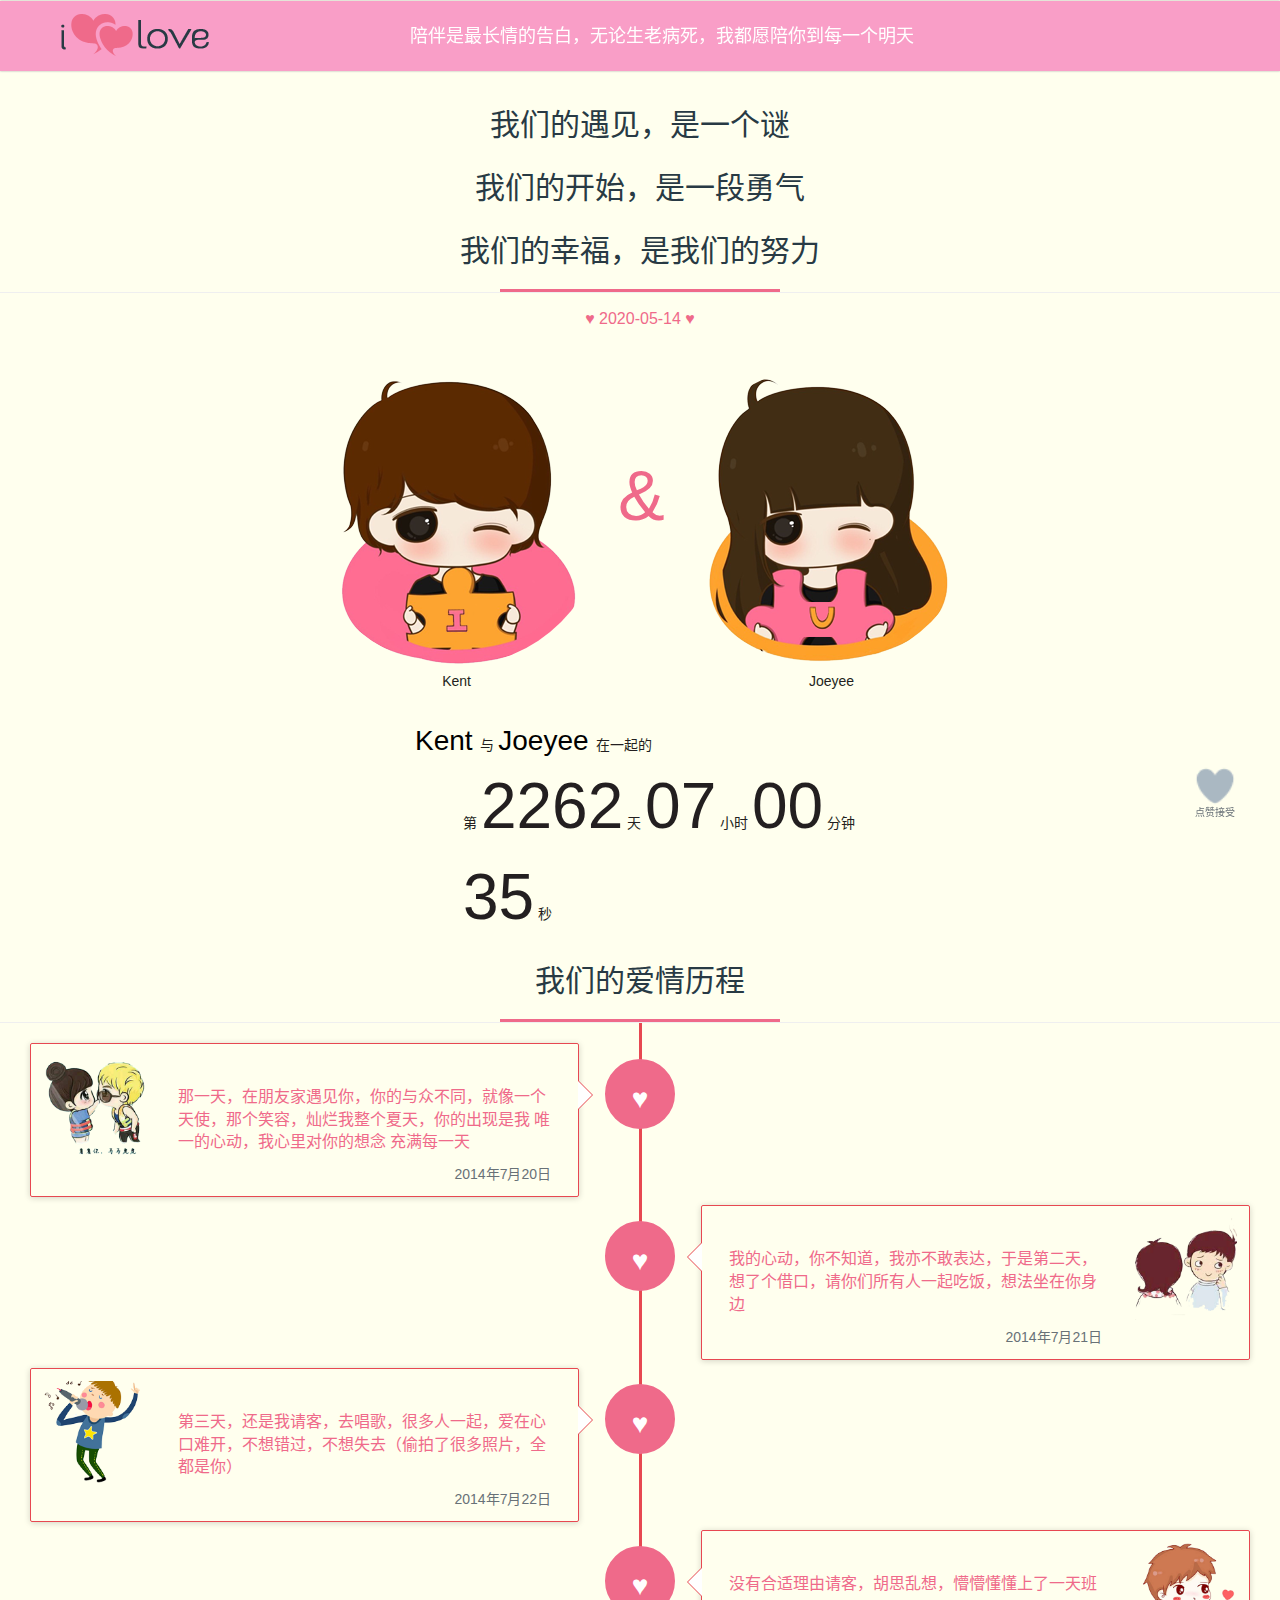
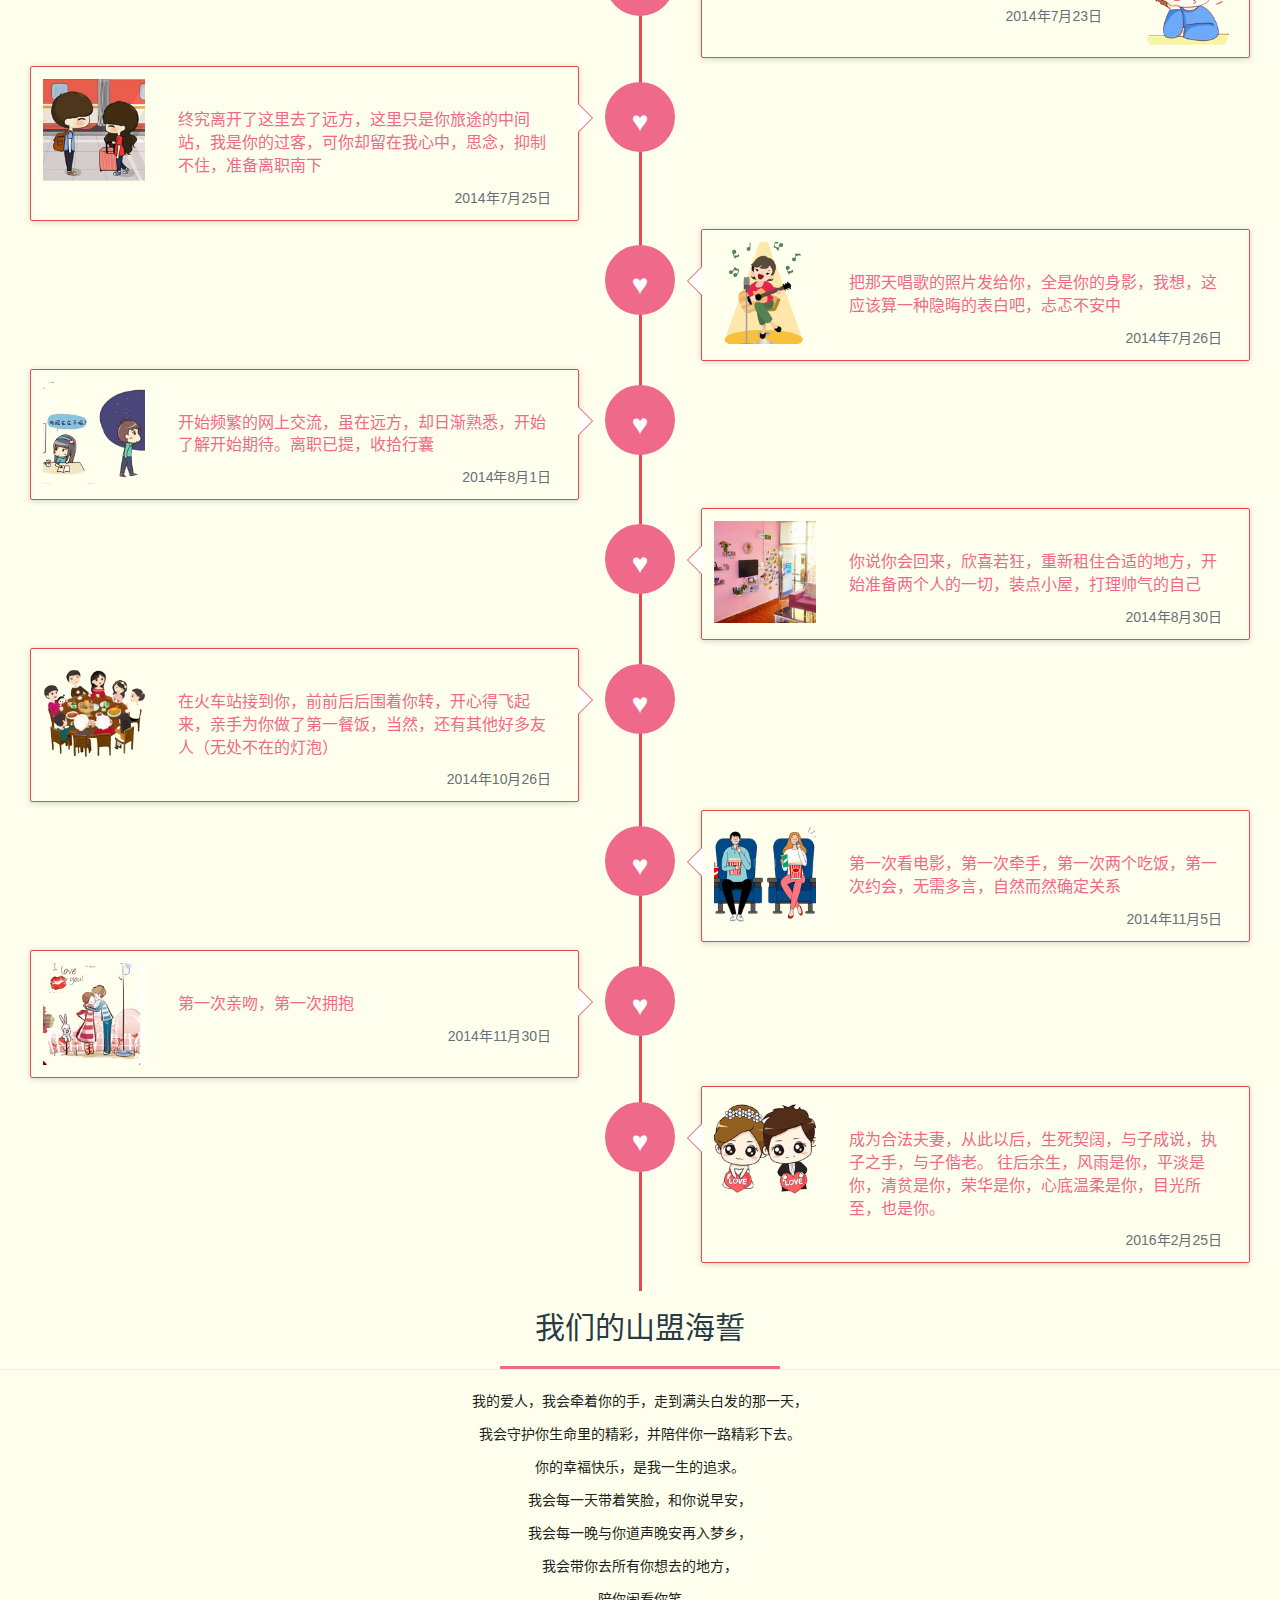
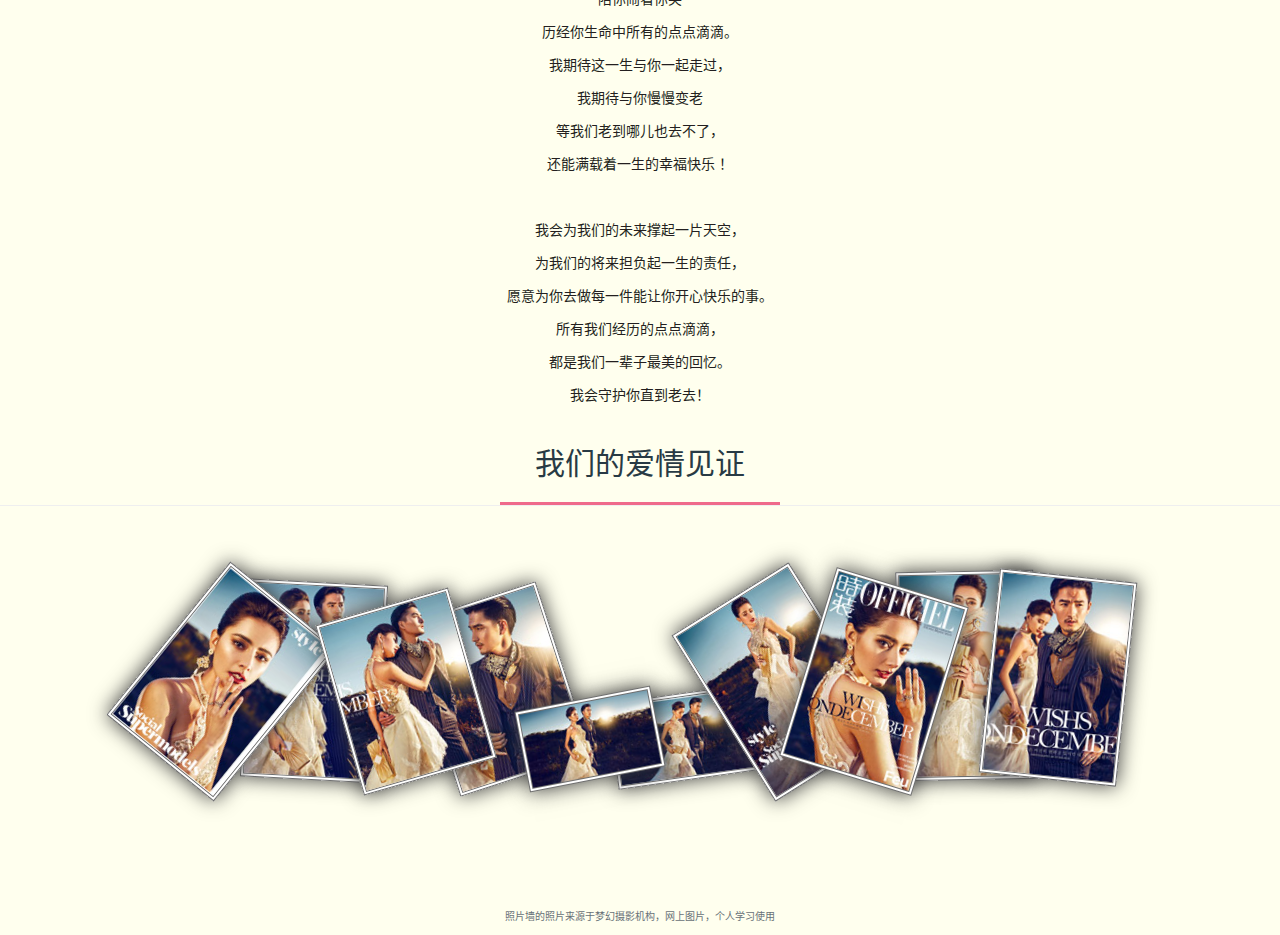
==== Second.html @ 87397ec5 "first commit" ====
<!DOCTYPE html>
<html lang="zh-CN">
    <head>
        <title>我和你的故事</title>
        <meta charset="utf-8" />
        <meta http-equiv="X-UA-Compatible" content="IE=edge" />
        <meta name="viewport" content="width=device-width, initial-scale=1.0,
            maximum-scale=1.0, user-scalable=no" />
        <link href="css/bootstrap.min.css" rel="stylesheet" />
        <link href="css/sty.css" rel="stylesheet" />
        <link href="css/one.css" rel="stylesheet" />
        <link href="css/photopile.css" rel="stylesheet">
        <link rel="stylesheet" href="css/animate.css">
        <link type="text/css" rel="stylesheet" href="./Love_files/default.css">
        <script type="text/javascript" src="./Love_files/jquery.min.js"></script>
        <script type="text/javascript" src="./Love_files/jscex.min.js"></script>
        <script type="text/javascript" src="./Love_files/jscex-parser.js"></script>
        <script type="text/javascript" src="./Love_files/jscex-jit.js"></script>
        <script type="text/javascript"
            src="./Love_files/jscex-builderbase.min.js"></script>
        <script type="text/javascript" src="./Love_files/jscex-async.min.js"></script>
        <script type="text/javascript"
            src="./Love_files/jscex-async-powerpack.min.js"></script>
        <script type="text/javascript" src="./Love_files/functions.js"
            charset="utf-8"></script>
        <script type="text/javascript" src="./Love_files/love.js"
            charset="utf-8"></script>
        <!-- <script type="text/javascript" src="js/scripts.js"></script> -->
        <script>
        var _hmt = _hmt || [];
        (function() {
            var hm = document.createElement("script");
            hm.src = "https://hm.baidu.com/hm.js?49c9e828e38545414078413b222513c4";
            var s = document.getElementsByTagName("script")[0];
            s.parentNode.insertBefore(hm, s);
        })();
    </script>
    </head>
    <body class="body">
        <nav class="navbar navbar-default navbar-fixed-top" role="navigation"
            data-anijs="if: mouseover, do: bounceIn animated"
            style="background-color: #f99ec7 !important;box-shadow: 0 0 2px 0
            #acacac;">
            <img class="pull-left" style="display: inline-block
                !important;margin: 10px 25px 10px 60px" src="images/logo.png"
                title="">
            <div class="col-xs-8 text-center txt" data-bind="">
                陪伴是最长情的告白，无论生老病死，我都愿陪你到每一个明天
            </div>
        </nav>
        <div class="container-fluid" style="margin-top: 88px">
            <div id="begin" class="col-xs-12 text-center txt underline"
                data-anijs="if: mouseover, do: swing animated">
                <h2 class="col-xs-12" style="font-family: 'Great Vibes',cursive;
                    color: #283a44; padding-bottom: 0px;">我们的遇见，是一个谜</h2>
                <h2 class="col-xs-12" style="font-family: 'Great Vibes',cursive;
                    color: #283a44; padding-bottom: 0px;">我们的开始，是一段勇气</h2>
                <h2 class="col-xs-12" style="font-family: 'Great Vibes',cursive;
                    color: #283a44; padding-bottom: 0px;">我们的幸福，是我们的努力</h2>
            </div>
            <span class="wow fadeInUp animated col-xs-12 text-center"
                data-wow-delay="0.7s" style="color: rgb(239, 106, 138);
                visibility: visible; animation-delay: 0.7s; animation-name:
                fadeInUp;margin: 15px auto;font-size: 16px">
                ♥ 2020-05-14 ♥</span>
            <div class="col-xs-12">
                <div class="col-xs-6 text-right" data-anijs="if: click, do:
                    rollOut animated, to: .boy, after: $removeAnim">
                    <ul class="ch-grid man wow flipInX animated"
                        data-wow-delay="0.5s" style="visibility: visible;
                        animation-delay: 0.5s; animation-name: flipInX;">
                        <li class="boy">
                            <img src="images/boy.png" alt="">
                        </li>
                        <span class="kent">Kent</span>
                    </ul>
                </div>
                <div class="and">&</div>
                <div class="col-xs-6 text-left" data-anijs="if: click, do:
                    rollIn animated, to: .girl, after: $removeAnim">
                    <ul class="ch-grid woman wow flipInX animated"
                        data-wow-delay="0.5s" style="visibility: visible;
                        animation-delay: 0.5s; animation-name: flipInX;">
                        <li class="girl">
                            <img src="images/girl.png" alt="">
                        </li>
                        <span class="joeyee">Joeyee</span>
                    </ul>
                </div>
            </div>
            <div class="col-xs-12">
                <div id="clock-box">
                    <a target="_blank">Kent </a> 与 <a target="_blank"> Joeyee
                    </a>
                    在一起的
                    <div id="clock"></div>
                </div>
            </div>
            <!-- <canvas id="canvas" width="1100" height="680"></canvas> -->
            <div class="col-xs-12 text-center txt underline">
                <h2 class="col-xs-12" style="font-family: 'Great Vibes',cursive;
                    color: #283a44; padding-bottom: 0px;">我们的爱情历程</h2>
            </div>
            <div id="dslc-module-4" class="dslc-module-Pluton_Time_Line
                dslc-in-viewport-check dslc-in-viewport-anim-none
                dslc-module-handle-like-regular dslc-in-viewport"
                data-module-id="4" data-dslc-module-id="Pluton_Time_Line"
                data-dslc-module-size="12" data-dslc-anim="none"
                data-dslc-anim-delay="0" data-dslc-anim-duration="650"
                data-dslc-anim-easing="ease" data-dslc-preset=""
                style="animation: forwards 0.65s ease 0s 1 normal none
                running;">
                <div class="ilove_timeline">
                    <div class="col-md-12">
                        <ul class="timeline col-xs-12">
                            <li class="col-xs-12" data-anijs="if: scroll, on:
                                window, do: slideInLeft animated, before:
                                $scrollReveal repeat">
                                <div class="timeline-badge wow fadeInUp
                                    animated" data-wow-delay="0.5s"
                                    style="visibility: visible; animation-delay:
                                    0.5s; animation-name: fadeInUp;">
                                    <i> ♥ </i>
                                </div>
                                <div class="timeline-panel wow fadeInLeft
                                    animated" data-wow-delay="0.7s"
                                    style="visibility: visible; animation-delay:
                                    0.7s; animation-name: fadeInLeft;">
                                    <div class="" style="padding: 0;width:
                                        102px;position: relative;float: left">
                                        <img src="images/x1.png" alt=""
                                            style="width: 102px;height: 102px">
                                    </div>
                                    <div class="" style="padding: 0 15px 0
                                        135px">
                                        <div class="timeline-heading">
                                            <p><br></p>
                                        </div>
                                        <div class="timeline-body">
                                            <div>
                                                <div>
                                                    <p class="txtcolor">那一天，在朋友家遇见你，你的与众不同，就像一个天使，那个笑容，灿烂我整个夏天，你的出现是我
                                                        唯一的心动，我心里对你的想念 充满每一天</p>
                                                </div>
                                            </div>
                                        </div>
                                        <div class="timeline-foot">2014年7月20日</div>
                                    </div>
                                </div>
                            </li>
                            <li class="timeline-inverted col-xs-12"
                                data-anijs="if: scroll, on: window, do:
                                slideInRight animated, before: $scrollReveal
                                repeat">
                                <div class="timeline-badge wow fadeInUp
                                    animated" data-wow-delay="0.5s"
                                    style="visibility: visible; animation-delay:
                                    0.5s; animation-name: fadeInUp;">
                                    <i> ♥ </i>
                                </div>
                                <div class="timeline-panel wow fadeInLeft
                                    animated" data-wow-delay="0.7s"
                                    style="visibility: visible; animation-delay:
                                    0.7s; animation-name: fadeInLeft;">
                                    <div class="" style="padding: 0;width:
                                        102px;position: relative;float: right">
                                        <img src="images/x2.png" alt=""
                                            style="width: 102px;height: 102px">
                                    </div>
                                    <div class="" style="padding: 0 135px 0
                                        15px">
                                        <div class="timeline-heading">
                                            <p><br></p>
                                        </div>
                                        <div class="timeline-body">
                                            <div>
                                                <div>
                                                    <p class="txtcolor">我的心动，你不知道，我亦不敢表达，于是第二天，想了个借口，请你们所有人一起吃饭，想法坐在你身边</p>
                                                </div>
                                            </div>
                                        </div>
                                        <div class="timeline-foot">2014年7月21日</div>
                                    </div>
                                </div>
                            </li>
                            <li class="col-xs-12" data-anijs="if: scroll, on:
                                window, do: rollIn animated, before:
                                $scrollReveal repeat">
                                <div class="timeline-badge wow fadeInUp
                                    animated" data-wow-delay="0.5s"
                                    style="visibility: visible; animation-delay:
                                    0.5s; animation-name: fadeInUp;">
                                    <i> ♥ </i>
                                </div>
                                <div class="timeline-panel wow fadeInLeft
                                    animated" data-wow-delay="0.7s"
                                    style="visibility: visible; animation-delay:
                                    0.7s; animation-name: fadeInLeft;">
                                    <div class="" style="padding: 0;width:
                                        102px;position: relative;float: left">
                                        <img src="images/x3.png" alt=""
                                            style="width: 102px;height: 102px">
                                    </div>
                                    <div class="" style="padding: 0 15px 0
                                        135px">
                                        <div class="timeline-heading">
                                            <p><br></p>
                                        </div>
                                        <div class="timeline-body">
                                            <div>
                                                <div>
                                                    <p class="txtcolor">第三天，还是我请客，去唱歌，很多人一起，爱在心口难开，不想错过，不想失去（偷拍了很多照片，全都是你）</p>
                                                </div>
                                            </div>
                                        </div>
                                        <div class="timeline-foot">2014年7月22日</div>
                                    </div>
                                </div>
                            </li>
                            <li class="timeline-inverted col-xs-12"
                                data-anijs="if: scroll, on: window, do: rollIn
                                animated, before: $scrollReveal repeat">
                                <div class="timeline-badge wow fadeInUp
                                    animated" data-wow-delay="0.5s"
                                    style="visibility: visible; animation-delay:
                                    0.5s; animation-name: fadeInUp;">
                                    <i> ♥ </i>
                                </div>
                                <div class="timeline-panel wow fadeInLeft
                                    animated" data-wow-delay="0.7s"
                                    style="visibility: visible; animation-delay:
                                    0.7s; animation-name: fadeInLeft;">
                                    <div class="" style="padding: 0;width:
                                        102px;position: relative;float: right">
                                        <img src="images/x4.png" alt=""
                                            style="width: 102px;height: 102px">
                                    </div>
                                    <div class="" style="padding: 0 135px 0
                                        15px">
                                        <div class="timeline-heading">
                                            <p><br></p>
                                        </div>
                                        <div class="timeline-body">
                                            <div>
                                                <div>
                                                    <p class="txtcolor">没有合适理由请客，胡思乱想，懵懵懂懂上了一天班</p>
                                                </div>
                                            </div>
                                        </div>
                                        <div class="timeline-foot">2014年7月23日</div>
                                    </div>
                                </div>
                            </li>
                            <li data-anijs="if: scroll, on: window, do: rollIn
                                animated, before: $scrollReveal repeat"
                                class="col-xs-12">
                                <div class="timeline-badge wow fadeInUp"
                                    data-wow-delay="0.5s" style="">
                                    <i> ♥ </i>
                                </div>
                                <div class="timeline-panel wow fadeInLeft"
                                    data-wow-delay="0.7s" style="">
                                    <div class="" style="padding: 0;width:
                                        102px;position: relative;float: left">
                                        <img src="images/x5.png" alt=""
                                            style="width: 102px;height: 102px">
                                    </div>
                                    <div class="" style="padding: 0 15px 0
                                        135px">
                                        <div class="timeline-heading">
                                            <p><br></p>
                                        </div>
                                        <div class="timeline-body">
                                            <div>
                                                <div>
                                                    <p class="txtcolor">终究离开了这里去了远方，这里只是你旅途的中间站，我是你的过客，可你却留在我心中，思念，抑制不住，准备离职南下</p>
                                                </div>
                                            </div>
                                        </div>
                                        <div class="timeline-foot">2014年7月25日</div>
                                    </div>
                                </div>
                            </li>
                            <li data-anijs="if: scroll, on: window, do: rollIn
                                animated, before: $scrollReveal repeat"
                                class="timeline-inverted col-xs-12">
                                <div class="timeline-badge wow fadeInUp"
                                    data-wow-delay="0.5s" style="">
                                    <i> ♥ </i>
                                </div>
                                <div class="timeline-panel wow fadeInLeft"
                                    data-wow-delay="0.7s" style="">
                                    <div class="" style="padding: 0;width:
                                        102px;position: relative;float: left">
                                        <img src="images/x6.png" alt=""
                                            style="width: 102px;height: 102px">
                                    </div>
                                    <div class="" style="padding: 0 15px 0
                                        135px">
                                        <div class="timeline-heading">
                                            <p><br></p>
                                        </div>
                                        <div class="timeline-body">
                                            <div>
                                                <div>
                                                    <p class="txtcolor">把那天唱歌的照片发给你，全是你的身影，我想，这应该算一种隐晦的表白吧，忐忑不安中</p>
                                                </div>
                                            </div>
                                        </div>
                                        <div class="timeline-foot">2014年7月26日</div>
                                    </div>
                                </div>
                            </li>
                            <li data-anijs="if: scroll, on: window, do: rollIn
                                animated, before: $scrollReveal repeat"
                                class="col-xs-12">
                                <div class="timeline-badge wow fadeInUp"
                                    data-wow-delay="0.5s" style="">
                                    <i> ♥ </i>
                                </div>
                                <div class="timeline-panel wow fadeInLeft"
                                    data-wow-delay="0.7s" style="">
                                    <div class="" style="padding: 0;width:
                                        102px;position: relative;float: left">
                                        <img src="images/x7.png" alt=""
                                            style="width: 102px;height: 102px">
                                    </div>
                                    <div class="" style="padding: 0 15px 0
                                        135px">
                                        <div class="timeline-heading">
                                            <p><br></p>
                                        </div>
                                        <div class="timeline-body">
                                            <div>
                                                <div>
                                                    <p class="txtcolor">开始频繁的网上交流，虽在远方，却日渐熟悉，开始了解开始期待。离职已提，收拾行囊</p>
                                                </div>
                                            </div>
                                        </div>
                                        <div class="timeline-foot">2014年8月1日</div>
                                    </div>
                                </div>
                            </li>
                            <li data-anijs="if: scroll, on: window, do: rollIn
                                animated, before: $scrollReveal repeat"
                                class="timeline-inverted col-xs-12">
                                <div class="timeline-badge wow fadeInUp"
                                    data-wow-delay="0.5s" style="">
                                    <i> ♥ </i>
                                </div>
                                <div class="timeline-panel wow fadeInLeft"
                                    data-wow-delay="0.7s" style="">
                                    <div class="" style="padding: 0;width:
                                        102px;position: relative;float: left">
                                        <img src="images/x8.png" alt=""
                                            style="width: 102px;height: 102px">
                                    </div>
                                    <div class="" style="padding: 0 15px 0
                                        135px">
                                        <div class="timeline-heading">
                                            <p><br></p>
                                        </div>
                                        <div class="timeline-body">
                                            <div>
                                                <div>
                                                    <p class="txtcolor">你说你会回来，欣喜若狂，重新租住合适的地方，开始准备两个人的一切，装点小屋，打理帅气的自己</p>
                                                </div>
                                            </div>
                                        </div>
                                        <div class="timeline-foot">2014年8月30日</div>
                                    </div>
                                </div>
                            </li>
                            <li data-anijs="if: scroll, on: window, do: rollIn
                                animated, before: $scrollReveal repeat"
                                class="col-xs-12">
                                <div class="timeline-badge wow fadeInUp"
                                    data-wow-delay="0.5s" style="">
                                    <i> ♥ </i>
                                </div>
                                <div class="timeline-panel wow fadeInLeft"
                                    data-wow-delay="0.7s" style="">
                                    <div class="" style="padding: 0;width:
                                        102px;position: relative;float: left">
                                        <img src="images/x9.png" alt=""
                                            style="width: 102px;height: 102px">
                                    </div>
                                    <div class="" style="padding: 0 15px 0
                                        135px">
                                        <div class="timeline-heading">
                                            <p><br></p>
                                        </div>
                                        <div class="timeline-body">
                                            <div>
                                                <div>
                                                    <p class="txtcolor">在火车站接到你，前前后后围着你转，开心得飞起来，亲手为你做了第一餐饭，当然，还有其他好多友人（无处不在的灯泡）</p>
                                                </div>
                                            </div>
                                        </div>
                                        <div class="timeline-foot">2014年10月26日</div>
                                    </div>
                                </div>
                            </li>
                            <li data-anijs="if: scroll, on: window, do: rollIn
                                animated, before: $scrollReveal repeat"
                                class="timeline-inverted col-xs-12">
                                <div class="timeline-badge wow fadeInUp"
                                    data-wow-delay="0.5s" style="">
                                    <i> ♥ </i>
                                </div>
                                <div class="timeline-panel wow fadeInLeft"
                                    data-wow-delay="0.7s" style="">
                                    <div class="" style="padding: 0;width:
                                        102px;position: relative;float: left">
                                        <img src="images/x10.png" alt=""
                                            style="width: 102px;height: 102px">
                                    </div>
                                    <div class="" style="padding: 0 15px 0
                                        135px">
                                        <div class="timeline-heading">
                                            <p><br></p>
                                        </div>
                                        <div class="timeline-body">
                                            <div>
                                                <div>
                                                    <p class="txtcolor">第一次看电影，第一次牵手，第一次两个吃饭，第一次约会，无需多言，自然而然确定关系</p>
                                                </div>
                                            </div>
                                        </div>
                                        <div class="timeline-foot">2014年11月5日</div>
                                    </div>
                                </div>
                            </li>
                            <li data-anijs="if: scroll, on: window, do: rollIn
                                animated, before: $scrollReveal repeat"
                                class="col-xs-12">
                                <div class="timeline-badge wow fadeInUp"
                                    data-wow-delay="0.5s" style="">
                                    <i> ♥ </i>
                                </div>
                                <div class="timeline-panel wow fadeInLeft"
                                    data-wow-delay="0.7s" style="">
                                    <div class="" style="padding: 0;width:
                                        102px;position: relative;float: left">
                                        <img src="images/x11.png" alt=""
                                            style="width: 102px;height: 102px">
                                    </div>
                                    <div class="" style="padding: 0 15px 0
                                        135px">
                                        <div class="timeline-heading">
                                            <p><br></p>
                                        </div>
                                        <div class="timeline-body">
                                            <div>
                                                <div>
                                                    <p class="txtcolor">第一次亲吻，第一次拥抱</p>
                                                </div>
                                            </div>
                                        </div>
                                        <div class="timeline-foot">2014年11月30日</div>
                                    </div>
                                </div>
                            </li>
                            <li data-anijs="if: scroll, on: window, do: rollIn
                                animated, before: $scrollReveal repeat"
                                class="timeline-inverted col-xs-12">
                                <div class="timeline-badge wow fadeInUp"
                                    data-wow-delay="0.5s" style="">
                                    <i> ♥ </i>
                                </div>
                                <div class="timeline-panel wow fadeInLeft"
                                    data-wow-delay="0.7s" style="">
                                    <div class="" style="padding: 0;width:
                                        102px;position: relative;float: left">
                                        <img src="images/x12.png" alt=""
                                            style="width: 102px;height: 102px">
                                    </div>
                                    <div class="" style="padding: 0 15px 0
                                        135px">
                                        <div class="timeline-heading">
                                            <p><br></p>
                                        </div>
                                        <div class="timeline-body">
                                            <div>
                                                <div>
                                                    <p class="txtcolor">成为合法夫妻，从此以后，生死契阔，与子成说，执子之手，与子偕老。
                                                        往后余生，风雨是你，平淡是你，清贫是你，荣华是你，心底温柔是你，目光所至，也是你。</p>
                                                </div>
                                            </div>
                                        </div>
                                        <div class="timeline-foot">2016年2月25日</div>
                                    </div>
                                </div>
                            </li>
                        </ul>
                    </div>
                </div>
                <div class="clearfix"></div>
            </div>
            <div class="col-xs-12 text-center txt underline">
                <h2 class="col-xs-12" style="font-family: 'Great Vibes',cursive;
                    color: #283a44; padding-bottom: 0px;">我们的山盟海誓</h2>
            </div>
            <div class="col-xs-12 text-center" data-anijs="if: scroll,on:
                window,do: zoomInDown animated, before: $scrollReveal repeat">
                <span class="col-xs-12" style="font-family: 'Great
                    Vibes',cursive;color: #283a44; font-size: 20px;
                    margin: 15px;padding: 15px;line-height: 33px">
                    我的爱人，我会牵着你的手，走到满头白发的那一天，<br>
                    我会守护你生命里的精彩，并陪伴你一路精彩下去。<br>
                    你的幸福快乐，是我一生的追求。<br>
                    我会每一天带着笑脸，和你说早安，<br>
                    我会每一晚与你道声晚安再入梦乡，<br>
                    我会带你去所有你想去的地方，<br>
                    陪你闹看你笑<br>
                    历经你生命中所有的点点滴滴。<br>
                    我期待这一生与你一起走过，<br>
                    我期待与你慢慢变老<br>
                    等我们老到哪儿也去不了，<br>
                    还能满载着一生的幸福快乐 ！<br>
                    <br>
                    我会为我们的未来撑起一片天空，<br>
                    为我们的将来担负起一生的责任，<br>
                    愿意为你去做每一件能让你开心快乐的事。<br>
                    所有我们经历的点点滴滴，<br>
                    都是我们一辈子最美的回忆。<br>
                    我会守护你直到老去！
                </span>
            </div>
            <div class="col-xs-12 text-center txt underline">
                <h2 class="col-xs-12" style="font-family: 'Great Vibes',cursive;
                    color: #283a44; padding-bottom: 0px;">我们的爱情见证</h2>
            </div>
            <div class="photopile-wrapper col-xs-12 text-center" data-anijs="if:
                scroll, on: window, do: rollIn animated, before: $scrollReveal
                repeat">
                <ul class="photopile col-xs-12">
                    <li>
                        <a href="images/p1.jpg">
                            <img src="images/p1_s.jpg" alt="第一次相见" />
                        </a>
                    </li>
                    <li>
                        <a href="images/p2.jpg">
                            <img src="images/p2_s.jpg" alt="第一次约会" />
                        </a>
                    </li>
                    <li>
                        <a href="images/p3.jpg">
                            <img src="images/p3_s.jpg" alt="约会" />
                        </a>
                    </li>
                    <li>
                        <a href="images/p4.jpg">
                            <img src="images/p4_s.jpg" alt="看电影" />
                        </a>
                    </li>
                    <li>
                        <a href="images/p5.jpg">
                            <img src="images/p5_s.jpg" alt="拥抱" />
                        </a>
                    </li>
                    <li>
                        <a href="images/p6.jpg">
                            <img src="images/p6_s.jpg" alt="聚会" />
                        </a>
                    </li>
                    <li>
                        <a href="images/p7.jpg">
                            <img src="images/p7_s.jpg" alt="离别" />
                        </a>
                    </li>
                    <li>
                        <a href="images/p8.jpg">
                            <img src="images/p8_s.jpg" alt="亲吻" />
                        </a>
                    </li>
                    <li>
                        <a href="images/p9.jpg">
                            <img src="images/p9_s.jpg" alt="接送" />
                        </a>
                    </li>
                    <li>
                        <a href="images/p10.jpg">
                            <img src="images/p10_s.jpg" alt="结婚" />
                        </a>
                    </li>
                </ul>
            </div>
            <p class="text-center" style="font-size: 10px">照片墙的照片来源于梦幻摄影机构，网上图片，个人学习使用</p>
            <script src="js/jquery-1.11.0.min.js" type="text/javascript"></script>
            <script src="js/jquery-ui.min.js"></script>
            <script src="js/jquery.ui.touch-punch.min.js"></script>
            <script src="js/photopile.js"></script>
            <script type="text/javascript">
        $(function(){
            PhotoPile().scatter();
        });
    </script>
        </div>
        <audio id="bgmMusic" src="faded.mp3" preload="auto" type="audio/mp3"
            autoplay="" loop=""></audio>
        <script src="js/anijs-min.js"></script>
        <script src="js/anijs-helper-scrollreveal-min.js"></script>
        <script src="js/flu.js" type="text/javascript"></script>
        <div class="heart" rel="like" style="height:130px;
            width:130px;">
            <p id="pClick" style="text-align: center;font-size:
                10px;margin-bottom: 0px;
                margin-top: 85px;">点赞接受</p>
            <div class="heartCa"></div></div>
        <script type="text/javascript">
    $(document).ready(function(){
        $('body').on("click",'.heart',function(){
            $(this).css("background-position","")
            $(this).addClass("heartAnimation");
            $(this).addClass("clickH");
            $('#pClick').addClass('tC');
            setTimeout(function () {
                $(".heart").removeClass('heartAnimation');
            }, 1000);
        });
    });
    
</script>
        <script>
	

    (function(){
	
	
        var canvas = $('#canvas');
        var textAnimate = eval(Jscex.compile("async", function () {
			var today = new Date();
            var together = new Date();
            together.setFullYear(2020,4,14);
			together.setHours(0);
			together.setMinutes(0);
			together.setSeconds(0);
            

            // $("#code").show().typewriter();
            $("#clock-box").fadeIn(500);
            while (true) {
                timeElapse(together);
                $await(Jscex.Async.sleep(1000));
            }
        }));
        

        var runAsync = eval(Jscex.compile("async", function () {
            $await(seedAnimate());
            $await(growAnimate());
            $await(flowAnimate());
            $await(moveAnimate());

            textAnimate().start();

            $await(jumpAnimate());
        }));

        textAnimate().start();
    })();
    </script>
    </body>
</html>
---- css/sty.css ----
/* -----------------------------------------------------[Master Stylesheet]Project:ilove - One Page Love Story HTML TemplateVersion:1.0Author:Webyzona.comLast update:02 Oct 2014[Table of contents]1. Body & General2. Core Bootstrap Modifications3. Preloader4. Main Navigation5. Full Width Fade Carousel6. Headings & Titles7. ADAM & EVE Section  - 7.1 Couples  - 7.2 Loveline8. Our Family Section  - 8.1 Family Members  - 8.2 Fun Facts9. Big Moments Section  - 9.1 Video  - 9.2 Special Events10.Favorites List Section  - 10.1 Favorites  - 10.2 Common Favorites11.Our Blog12.Contact Section13.Footer Section  - 13.1 Twitter  - 13.2 Footer14.Misc  - 14.1 Parallax Effect Control  - 14.2 Social Icons  - 14.3 Hover Effect  - 14.4 Pulsing Effect  - 14.5 Buttons  - 14.6 Magnific pop  - 14.7 ilove Font15.Responsive Changes16. Blog Pages18. 404 Pages18. Main Menu19.Wedding Page20.RSVP Form[Color codes]Background:#ffffff (White)Primary Color:#ef6a8a (Pink)Secondary Color:#f04c74 (Dark Pink)Headers / Titles:#283a44 (Dark Grey)Subtitles:#687177 (Light Grey)a (standard):#ef6a8a (Pink)a (visited):#f04c74 (Dark Pink)-------------------------------------------------------- */
h1, h2, h3, h4, h5, h6 {
    font-family: 'Lato', sans-serif;
    color: #333;
}

h1 {
    font-size: 36px;
}

h2 {
    font-size: 30px;
}

h3 {
    font-size: 26px;
}

h4 {
    font-size: 22px;
}

h5 {
    font-size: 18px;
}

h6 {
    font-size: 16px;
}

/* 1. Body & General */
html, body {
    height: 100%;
    font-family: 'Lato', sans-serif;
}

a {
    color: #ef6a8a;
}

a:hover {
    color: #f04c74;
}

a, a:hover, a:visited, a:active {
    text-decoration: none;
}

section {
    padding-top: 30px;
}

.separator {
    margin-top: 100px;
    height: 56px;
    background: url(../images/sep.png) no-repeat center center;
}

::selection {
    background: #ef6a8a;
    color: #FFF;
}

::-moz-selection {
    background: #ef6a8a;
    color: #FFF;
}

h2 span {
    color: #ef6a8a;
    font-weight: bolder;
}

p {
    color: #687177;
}

.padtop100 {
    padding-top: 100px;
}

.padtop75 {
    padding-top: 75px;
}

.padtop50 {
    padding-top: 50px;
}

.padding {
    padding: 50px 0;
}

.overlay {
    background: url(../images/overlay.png) repeat;
    position: absolute;
    width: 100%;
    height: 100%;
}

.overlay2 {
    background: url(../images/overlay2.png) repeat;
    position: absolute;
    width: 100%;
    height: 100%;
    z-index: 1;
}

.white {
    background: #FFF;
}

.grey {
    background: #f5f4f4;
}

.color {
    background: #ef6a8a;
}

.dark {
    background: #283a44;
}

.pattern {
    background: #ef6a8a url(../images/pattern.png) repeat center center;
}

/* Layout boxed*/
.layout-boxed .container_full {
    margin: 0 auto;
    min-width: 1170px;
    width: 82%;
}

/* 2. Core Bootstrap modifications Start  */
.container-fluid {
    padding: 0;
    overflow: hidden;
}

.tooltip.top > .tooltip-inner, .tooltip.bottom > .tooltip-inner {
    background-color: #283a44;
}

.tooltip.top > .tooltip-arrow {
    border-top-color: #283a44;
}

.tooltip.bottom > .tooltip-arrow {
    border-bottom-color: #283a44;
}

.zeropadding {
    padding: 0 !important;
}

textarea:focus, input[type="text"]:focus, #searchform .search:focus, .form-control:focus, input[type="password"]:focus, input[type="datetime"]:focus, input[type="datetime-local"]:focus, input[type="date"]:focus, input[type="month"]:focus, input[type="time"]:focus, input[type="week"]:focus, input[type="number"]:focus, input[type="email"]:focus, input[type="url"]:focus, input[type="search"]:focus, input[type="tel"]:focus, input[type="color"]:focus, .uneditable-input:focus {
    border-color: rgba(239, 106, 138, 0.8);
    -webkit-border-color: rgba(239, 106, 138, 0.8);
    box-shadow: none;
    outline: 0 none;
}

/* 3. Preloader */
#preloader {
    position: fixed;
    top: 0;
    left: 0;
    right: 0;
    bottom: 0;
    background-color: #ef6a8a;
    z-index: 9999999;
}

.spinner {
    position: absolute;
    left: 50%;
    top: 50%;
    width: 50px;
    height: 30px;
    text-align: center;
    font-size: 10px;
    margin-left: -25px;
}

.spinner > div {
    background-color: #fff;
    height: 100%;
    width: 6px;
    display: inline-block;
    -webkit-animation: stretchdelay 1.2s infinite ease-in-out;
    animation: stretchdelay 1.2s infinite ease-in-out;
}

.spinner .rect2 {
    -webkit-animation-delay: -1.1s;
    animation-delay: -1.1s;
}

.spinner .rect3 {
    -webkit-animation-delay: -1.0s;
    animation-delay: -1.0s;
}

.spinner .rect4 {
    -webkit-animation-delay: -0.9s;
    animation-delay: -0.9s;
}

.spinner .rect5 {
    -webkit-animation-delay: -0.8s;
    animation-delay: -0.8s;
}

@-webkit-keyframes stretchdelay {
    0%, 40%, 100% {
        -webkit-transform: scaleY(0.4);
    }
    20% {
        -webkit-transform: scaleY(1.0);
    }
}

@keyframes stretchdelay {
    0%, 40%, 100% {
        transform: scaleY(0.4);
        -webkit-transform: scaleY(0.4);
    }
    20% {
        transform: scaleY(1.0);
        -webkit-transform: scaleY(1.0);
    }
}

/* 4. Main Navigation  */
.topbar-nav {
    width: 100%;
    height: 75px;
    background: #fff;
    position: absolute;
    z-index: 75;
    box-shadow: 0 0 2px 0 #acacac;
}

.navbar-brand {
    padding: 15px;
    margin-top: -3px;
}

.navbar-default {
    background-color: #FFF;
    border: none;
}

.navbar-nav {
    margin: 12px;
}

.navbar-nav li a {
    outline: none;
}

.navbar-default .navbar-nav > li > a {
    text-transform: uppercase;
    color: #283a44;
    font-size: 14px;
    -webkit-transition: 0.4s;
    -moz-transition: 0.4s;
    -o-transition: 0.4s;
    -ms-transition: 0.4s;
    transition: 0.4s;
}

.navbar-default .nav > li > a:hover, .navbar-default .nav > li.active a, .navbar-default .nav > li.active > a:focus, .navbar-default .nav > li.active > a:hover {
    color: #ef6a8a;
    background: #FFF;
    outline: none;
}

.navbar-toggle {
    position: relative;
    float: right;
    padding: 9px 10px;
    margin-top: 10px;
    margin-right: 15px;
    margin-bottom: 12px;
    background-color: transparent;
    background-image: none;
    border: none;
    border-radius: 4px;
    color: #283a44;
    font-size: 25px;
}

.navbar-default .navbar-toggle:hover, .navbar-default .navbar-toggle:focus {
    background: none;
    color: #ef6a8a;
}

.dropdown-menu > li > a {
    padding: 10px 20px;
}

/* 5. Full Width Fade Carousel */
#geo {
    position: absolute;
    height: 100%;
    width: 100%;
    opacity: 0.5;
    z-index: 1;
}

#time div {
    padding: 20px;
    font-size: 30px;
    display: inline-block;
}

#time span {
    display: block;
    text-align: center;
    font-size: 20px;
}

.messages {
    position: absolute;
    height: 100%;
    width: 100%;
    z-index: 3;
    text-align: center;
    top: 20%;
    color: #FFF;
}

.messages h1 {
    font-size: 8em;
    font-family: 'Great Vibes', cursive;
    color: #fff;
}

.messages h4 {
    color: #fff;
    font-size: 18px;
}

.heart {
    color: #f04c74;
    font-size: 100px;
}

.carousel-fade .carousel-inner .item {
    opacity: 0;
    transition-property: opacity;
}

.carousel-fade .carousel-inner .active {
    opacity: 1;
}

.carousel-fade .carousel-inner .active.left, .carousel-fade .carousel-inner .active.right {
    left: 0;
    opacity: 0;
    z-index: 1;
}

.carousel-fade .carousel-inner .next.left, .carousel-fade .carousel-inner .prev.right {
    opacity: 1;
}

.carousel-fade .carousel-control {
    z-index: 2;
}

.carousel, .item, .active {
    height: calc(100% - 80px);
    height: -moz-calc(100% - 80px);
    height: -webkit-calc(100% - 80px);
    height: -o-calc(100% - 80px);
}

.carousel-inner {
    position: absolute;
    height: 100%;
    background: #000;
}

.carousel-img {
    position: absolute;
    height: 100%;
    width: 100%;
    background-color: #000;
    background-size: cover;
    background-position: center center;
}

.fill {
    width: 100%;
    height: 100%;
    background-position: center;
    background-size: cover;
}

.carousel-caption {
    left: 20%;
    right: 20%;
    text-align: -webkit-center;
}

.carousel-caption h1 {
    font-size: 30px;
    font-weight: bold;
    text-transform: uppercase;
}

.carousel-caption h2 {
    font-size: 16px;
    text-transform: uppercase;
}

.carousel-caption img {
    margin: 0 auto;
}

.ui-widget-header {
    width: 100%;
    height: 5px;
    background-color: #ef6a8a;
    position: absolute;
    z-index: 100;
}

.carousel-indicators {
    bottom: 100px;
}

.carousel-caption {
    top: 50%;
}

/* 6. Headings & Titles */
.bigtitle {
    font-size: 36px;
}

.heading {
    margin: 15px;
}

.heading h2 {
    font-size: 48px;
}

.heading i {
    color: #ef6a8a;
    font-size: 12px;
}

.heading p {
    padding: 40px 0 50px;
    margin: 0 auto;
    text-align: center;
    width: 70%;
    font-size: 16px;
}

p.underline2-desc {
    padding: 40px 0 50px;
    margin: 0 auto;
    text-align: center;
    width: 70%;
    font-size: 16px;
}

.heading span {
    color: #ef6a8a;
}

.heading h3 {
    font-family: 'Lato', sans-serif;
    color: #283a44;
}

.underline {
    font-family: 'Great Vibes', cursive;
    color: #283a44;
    border-bottom: 1px solid #efefef;
    padding-bottom: 35px;
    position: relative;
    text-align: center;
}

.underline:after {
    content: "";
    height: 3px;
    position: absolute;
    width: 100px;
    background: #ef6a8a;
    margin: 0 auto;
    left: 0;
    right: 0;
    bottom: 0;
}

.underline2 {
    font-family: 'Great Vibes', cursive;
    color: #FFF;
    padding-bottom: 15px;
    margin-top: 40px;
    position: relative;
    text-align: center;
    font-size: 48px;
}

.underline2:after {
    content: "";
    height: 3px;
    position: absolute;
    width: 100px;
    background: #FFF;
    margin: 0 auto;
    left: 0;
    right: 0;
    bottom: 0;
}

/* 7. ADAM & EVE Section *//* 7.1 Couples */
#aboutthem {
    padding-top: 0 !important;
}

.and {
    position: absolute;
    left: 50%;
    right: 50%;
    margin-top: 100px;
    font-size: 70px;
    margin-left: -22px;
    color: #ef6a8a;
    z-index: 2;
    font-family: 'Lato', sans-serif;
}

.man {
    text-align: right;
}

.woman {
    text-align: left;
}

.ch-grid {
    padding: 20px;
    list-style: none;
    display: block;
    width: 100%;
}

.ch-grid:after, .ch-item:before {
    content: '';
    display: table;
}

.ch-grid:after {
    clear: both;
}

.ch-grid li {
    width: 300px;
    height: 300px;
    display: inline-block;
    position: relative;
}

.ch-grid li img {
    position: absolute;
    left: 0;
    width: 300px;
    border-radius: 50%;
}

.ch-item {
    width: 100%;
    height: 100%;
    border-radius: 50%;
    position: relative;
    cursor: default;
    box-shadow: inset 0 0 0 16px rgba(255, 255, 255, 0.6), 0 1px 2px rgba(0, 0, 0, 0.1);
    -webkit-transition: all 0.4s ease-in-out;
    -moz-transition: all 0.4s ease-in-out;
    -o-transition: all 0.4s ease-in-out;
    -ms-transition: all 0.4s ease-in-out;
    transition: all 0.4s ease-in-out;
}

.ch-info {
    position: absolute;
    background: rgba(239, 106, 138, 0.8);
    width: inherit;
    height: inherit;
    border-radius: 50%;
    opacity: 0;
    text-align: center;
    -webkit-transition: all 0.4s ease-in-out;
    -moz-transition: all 0.4s ease-in-out;
    -o-transition: all 0.4s ease-in-out;
    -ms-transition: all 0.4s ease-in-out;
    transition: all 0.4s ease-in-out;
    -webkit-transform: scale(0);
    -moz-transform: scale(0);
    -o-transform: scale(0);
    -ms-transform: scale(0);
    transform: scale(0);
    -webkit-backface-visibility: hidden;
}

.ch-info h3 {
    color: #fff;
    text-transform: uppercase;
    letter-spacing: 2px;
    font-size: 22px;
    margin: 0 30px;
    padding: 45px 0 0 0;
    height: 140px;
    text-shadow: 0 0 1px #fff, 0 1px 2px rgba(0, 0, 0, 0.3);
}

.ch-info p {
    color: #fff;
    padding: 10px 5px;
    font-style: italic;
    margin: 0 30px;
    font-size: 12px;
    border-top: 1px solid rgba(255, 255, 255, 0.5);
    opacity: 0;
    -webkit-transition: all 1s ease-in-out 0.4s;
    -moz-transition: all 1s ease-in-out 0.4s;
    -o-transition: all 1s ease-in-out 0.4s;
    -ms-transition: all 1s ease-in-out 0.4s;
    transition: all 1s ease-in-out 0.4s;
}

.ch-item:hover {
    box-shadow: inset 0 0 0 1px rgba(255, 255, 255, 0.1), 0 1px 2px rgba(0, 0, 0, 0.1);
}

.ch-item:hover .ch-info {
    -webkit-transform: scale(1);
    -moz-transform: scale(1);
    -o-transform: scale(1);
    -ms-transform: scale(1);
    transform: scale(1);
    opacity: 1;
}

.ch-item:hover .ch-info p {
    opacity: 1;
}

/* 7.2 Loveline */
.timeline {
    list-style: none;
    padding: 20px 0 20px;
    margin: 0;
    position: relative;
}

.timeline:before {
    top: 0;
    bottom: 0;
    position: absolute;
    content: " ";
    width: 3px;
    background-color: #eeeeee;
    left: 50%;
    margin-left: -1.5px;
}

.timeline > li {
    margin-bottom: 20px;
    position: relative;
}

.timeline > li:before, .timeline > li:after {
    content: " ";
    display: table;
}

.timeline > li:after {
    clear: both;
}

.timeline > li:before, .timeline > li:after {
    content: " ";
    display: table;
}

.timeline > li:after {
    clear: both;
}

.timeline > li > .timeline-panel {
    width: 45%;
    float: left;
    border: 1px solid #d4d4d4;
    border-radius: 2px;
    padding: 20px;
    position: relative;
    -webkit-box-shadow: 0 1px 6px rgba(0, 0, 0, 0.175);
    box-shadow: 0 1px 6px rgba(0, 0, 0, 0.175);
}

.timeline > li > .timeline-panel:before {
    position: absolute;
    top: 36px;
    right: -15px;
    display: inline-block;
    border-top: 15px solid transparent;
    border-left: 15px solid #ccc;
    border-right: 0 solid #ccc;
    border-bottom: 15px solid transparent;
    content: " ";
}

.timeline > li > .timeline-panel:after {
    position: absolute;
    top: 37px;
    right: -14px;
    display: inline-block;
    border-top: 14px solid transparent;
    border-left: 14px solid #fff;
    border-right: 0 solid #fff;
    border-bottom: 14px solid transparent;
    content: " ";
}

.timeline > li > .timeline-badge {
    color: #fff;
    width: 70px;
    height: 70px;
    line-height: 70px;
    font-size: 1.4em;
    text-align: center;
    position: absolute;
    top: 16px;
    left: 50%;
    margin-left: -35px;
    background-color: #ef6a8a;
    z-index: 2;
    border-top-right-radius: 50%;
    border-top-left-radius: 50%;
    border-bottom-right-radius: 50%;
    border-bottom-left-radius: 50%;
    -webkit-transition: 0.4s;
    -moz-transition: 0.4s;
    -o-transition: 0.4s;
    -ms-transition: 0.4s;
    transition: 0.4s;
    border: 2px solid #ef6a8a;
    cursor: pointer;
}

.timeline > li > .timeline-badge:hover {
    background: #FFF;
    color: #ef6a8a;
}

.timeline > li > .timeline-badge i {
    line-height: 75px;
    font-size: 28px;
}

.timeline > li.timeline-inverted > .timeline-panel {
    float: right;
}

.timeline > li.timeline-inverted > .timeline-panel:before {
    border-left-width: 0;
    border-right-width: 15px;
    left: -15px;
    right: auto;
}

.timeline > li.timeline-inverted > .timeline-panel:after {
    border-left-width: 0;
    border-right-width: 14px;
    left: -14px;
    right: auto;
}

.timeline-title {
    margin-top: 0;
    color: #ef6a8a;
    font-size: 18px;
}

.timeline-body > p, .timeline-body > ul {
    margin-bottom: 0;
}

.timeline-body > p + p {
    margin-top: 5px;
}

.negative25 {
    margin-top: -25px;
}

.negative50 {
    margin-top: -50px;
}

.negative75 {
    margin-top: -75px;
}

.negative100 {
    margin-top: -100px;
}

/* 8. Our Family Section *//* 8.1 Family Members */
.family-member {
    margin: 10px;
}

.family-member img {
    border-radius: 180px;
}

.family-member h4 {
    padding: 10px;
    color: #f04c74;
    margin: 0;
    text-align: center;
    font-size: 18px;
}

.family-member h5 {
    color: #283a44;
    margin: 0;
    font-size: 14px;
    text-align: center;
}

.man-family h3, .woman-family h3 {
    color: #ef6a8a;
    font-size: 24px;
    text-align: center;
    margin-top: 100px;
    margin-bottom: 30px;
}

.man-family p, .woman-family p {
    text-align: center;
    margin-bottom: 30px;
}

/* 8.2 Fun Facts */
.fun-facts {
    margin-bottom: 20px;
    color: #949da2;
}

.fun-facts .ico {
    float: left;
    width: 21.40350877192982%;
}

.fun-facts .text {
    float: left;
    margin-left: 6.666666666666667%;
    width: 71.92982456140351%;
}

.fun-facts span {
    width: 120px;
    height: 120px;
    border: 2px #ef6a8a solid;
    border-radius: 120px;
    background: #FFF;
    line-height: 120px;
    text-align: center;
    color: #ef6a8a;
    font-size: 50px;
    -webkit-transition: 0.4s;
    -moz-transition: 0.4s;
    -o-transition: 0.4s;
    -ms-transition: 0.4s;
    transition: 0.4s;
}

.fun-facts span:hover {
    background: #ef6a8a;
    color: #FFF;
    cursor: pointer;
}

.fun-facts h4 {
    padding: 15px 0;
    text-transform: none;
    color: #687177;
    line-height: 0;
    font-size: 16px;
    font-weight: bold;
}

.counting {
    text-align: center;
}

.counts {
    font-size: 30px;
    color: #ef6a8a;
}

.counting h5 {
    text-transform: uppercase;
    color: #687177;
}

/* 9. Big Moments Section *//* 9.1 Video */
#moments {
    padding-top: 0;
}

.playvid a {
    color: #FFF;
    font-size: 90px;
    padding: 5px;
    line-height: 350px;
}

.playvid a:hover {
    text-decoration: none;
    color: #ef6a8a;
}

.bigmoments .owl-carousel .owl-wrapper, .owl-carousel .owl-item {
    padding: 0;
}

/* 9.2 Special Events */
.event {
    margin: 30px;
    width: 320px;
    background: #ef6a8a;
    color: #FFF;
    text-align: center;
    padding: 20px;
}

.alternative {
    background: #f04c74 !important;
}

.event i {
    font-size: 42px;
    padding: 10px 0;
}

.event h4 {
    color: #fff;
    font-size: 18px;
}

.event p {
    color: #FFF;
    padding: 10px 0;
}

/* 10. Favorites List Section *//* 10.1 Favorites */
.favlist {
    text-align: center;
}

.favlist img {
    max-width: 320px;
}

.favlist-title {
    width: 100%;
    text-align: center;
}

.favlist-name {
    width: 150px;
    background: #ef6a8a;
    color: #FFF;
    padding: 10px;
    display: inline-block;
    font-size: 22px;
    text-transform: uppercase;
}

.timeline-left {
    float: left;
    text-align: right;
    margin-left: 70px;
    margin-top: 18px;
}

.timeline-right {
    float: right;
    text-align: left;
    margin-right: 70px;
    margin-top: 18px;
}

.timeline-badge {
    color: #fff;
    width: 50px;
    height: 50px;
    line-height: 45px;
    font-size: 1.4em;
    text-align: center;
    position: absolute;
    top: 16px;
    left: 50%;
    margin-left: -25px;
    background-color: #ef6a8a;
    z-index: 2;
    border-top-right-radius: 50%;
    border-top-left-radius: 50%;
    border-bottom-right-radius: 50%;
    border-bottom-left-radius: 50%;
}

/* 10.2 Common Favorites */
.commonfav .owl-item {
    text-align: center;
}

.commonfav h3 {
    margin-top: 50px;
}

.common {
    width: 300px;
    display: inline-block;
    margin: 30px 0 20px 0;
}

.common-icon {
    font-size: 42px !important;
    color: #f04c74;
}

.common h4 {
    color: #FFF;
    text-align: center;
    line-height: 0;
    font-size: 18px;
}

.commonfav .owl-theme .owl-controls .owl-page span {
    background: #FFF;
}

/* 11. Our Blog */
#blogs {
    margin: 20px;
}

.blog-item {
    width: 31%;
    margin: 1%;
    -moz-box-shadow: 0 8px 15px rgba(0, 0, 0, 0.1);
    -webkit-box-shadow: 0 8px 15px rgba(0, 0, 0, 0.1);
    box-shadow: 0 8px 15px rgba(0, 0, 0, 0.1);
}

.blog-date {
    position: absolute;
    top: 0;
    margin-left: 10px;
    background: #ef6a8a;
    width: 50px;
    height: 50px;
    text-align: center;
    color: #FFF;
    padding: 7px;
    font-weight: bold;
}

.year {
    position: absolute;
    top: 0;
    margin-left: 10px;
    margin-top: 50px;
    background: #283a44;
    width: 50px;
    text-align: center;
    color: #FFF;
    padding: 2px;
    font-weight: bold;
}

.blog-item h4 {
    background: #FFF;
    margin: 0;
    color: #ef6a8a;
    padding: 20px;
    font-size: 18px;
}

.blog-item p {
    background: #FFF;
    margin: 0;
    color: #687177;
    padding: 0 20px;
}

.blog-item > .stats {
    background: #FFF;
    margin: 0;
    color: #687177;
    padding: 20px;
    font-size: 12px;
}

.blog-item a {
    color: #ef6a8a;
}

.blog-item a:hover {
    color: #f04c74;
}

.post {
    padding-left: 0;
}

.post-text {
    padding: 20px 0;
}

.post-side {
    padding-left: 0;
}

.post-bar ul {
    margin-left: -40px;
}

.post-bar li {
    display: inline-block;
    list-style: none;
    color: #999999;
    font-size: 12px;
}

.tags {
    line-height: 30px;
}

.tags > .btn-normal a {
    font-size: 12px;
    margin: 5px 5px 5px 0;
    padding: 7px;
    line-height: 15px;
}

#load, #blog-load {
    padding: 30px 0;
}

.close-content, .blog-close-content {
    display: none;
    height: 50px;
    line-height: 50px;
    position: relative;
    font-size: 36px;
    color: #ef6a8a;
    text-align: right;
    margin-right: 20px;
    margin-bottom: -145px;
    margin-top: 100px;
    cursor: pointer;
    z-index: 50;
}

#ajax-content, #blog-ajax-content {
    margin: 15px;
}

.extra-content .carousel, .blog-extra-content .carousel {
    padding: 0;
    margin-bottom: 10px;
}

.extra-content, .blog-extra-content {
    padding: 70px 15px 120px;
}

.extra-content h4, .blog-extra-content h4 {
    color: #ef6a8a;
}

/* 12. Contact Section */
.contact {
    padding-bottom: 50px;
}

.form-horizontal {
    text-align: center;
}

.form-control {
    height: 50px;
    box-shadow: none;
    border-color: #dfdfdf;
    border-radius: 0;
    margin-bottom: 15px;
}

#searchform .search-submit {
    display: none;
}

#blog-list {
    padding: 0;
}

.blog-post .metas-blog {
    margin: 16px 0;
    padding: 0;
}

.blog-post .metas-blog a {
    color: #ef6a8a;
}

.blog-post .metas-blog a:hover {
    color: #f04c74;
}

#searchform .search {
    height: 50px;
    box-shadow: none;
    border-color: #dfdfdf;
    border-radius: 0;
    margin-bottom: 15px;
    background-image: none;
    border: 1px solid #ccc;
    box-shadow: 0 1px 1px rgba(0, 0, 0, 0.075) inset;
    color: #555;
    display: block;
    font-size: 14px;
    line-height: 1.42857;
    padding: 6px 12px;
    transition: border-color 0.15s ease-in-out 0s, box-shadow 0.15s ease-in-out 0s;
    width: 100%;
}

.btn-submitform {
    text-align: center;
}

.btn-submitform #submit, .form-submit #submit {
    color: #ef6a8a;
    font-size: 1.35em;
    font-weight: 400;
    letter-spacing: 1px;
    text-shadow: 0 0 1px rgba(255, 255, 255, 0.3);
    text-transform: uppercase;
    border: 3px solid #ef6a8a;
    display: inline-block;
    line-height: 20px;
    background: none;
    margin: 15px;
    outline: medium none;
    padding: 10px 20px;
    position: relative;
    text-decoration: none;
}

.btn-submitform #submit:hover, .form-submit #submit:hover {
    border: 3px solid #687177;
}

/* 13. Footer Section */
.footer {
    background: #FFF;
}

/* 13.1 Twitter */
.footer1 {
    margin-top: 50px;
}

.footer1, .footer1 p {
    color: #FFF;
}

.footer-tweet {
    margin: 40px 0;
}

.twitter-icon span {
    color: #fff;
}

.ilove-twitter.owl-theme .owl-controls .owl-page span {
    background-color: #FFF;
}

.ilove-twitter.owl-theme {
    list-style: none;
    padding: 0 20px;
    text-align: center;
    font-size: 20px;
    width: 70%;
    margin: 0 auto;
}

.tweet_text {
    color: #FFF;
    text-transform: uppercase;
    font-size: 16px;
}

.tweet_text a {
    color: #FFF;
    font-size: 16px;
}

.tweet_time {
    color: #fff;
}

.tweet_time a {
    color: #FFF;
    font-size: 14px;
}

/* 13.2 Footer */
.footer2 {
    padding: 18px 15px 0 15px;
    color: #949da2;
    border-bottom: 4px #ef6a8a solid;
    text-align: center;
}

.footer2 p {
    padding: 10px 0 0;
    margin-bottom: 10px;
}

.footer2 img {
    padding: 10px;
}

.footer2 .social-icons ul {
    display: inline-block;
    margin-top: 0;
}

.footer2 > div > .social-icons {
    height: 30px;
}

/* 14. Misc *//* 14.1 Parallax Effect Control */
.video-parallax {
    height: 360px;
    text-align: center;
}

.favourites-parallax {
    height: 350px;
    text-align: center;
    background: url(../images/parallax-favourites-bg.jpg) 50% no-repeat;
    background-attachment: fixed;
    background-size: cover;
}

.family-parallax {
    height: 350px;
    text-align: center;
    background: url(../images/parallax-family-bg.jpg) 50% no-repeat;
    background-attachment: fixed;
    background-size: cover;
}

.common-parallax {
    height: 450px;
    text-align: center;
    background: url(../images/parallax-common-bg.jpg) 50% no-repeat fixed;
    background-size: cover;
}

.contact-parallax {
    height: 350px;
    text-align: center;
    background: url(../images/parallax-contact-bg.jpg) 50% no-repeat fixed;
    background-size: cover;
}

video#bgvideo {
    position: fixed;
    left: 0;
    bottom: 0;
    min-width: 100%;
    min-height: 400px;
    z-index: -1000;
    overflow: hidden;
}

/* 14.2 Social Icons */
.social-icons {
    padding: 0 !important;
    margin: 0 0 0 -40px !important;
    list-style-type: none !important;
    height: 60px;
    text-align: center;
}

.social-icons li {
    float: left !important;
    margin-right: 2px !important;
    margin-bottom: 2px !important;
    padding: 0 !important;
    display: inline !important;
    width: auto !important;
}

.social-icons li a {
    -moz-transition: all 0.3s ease 0s;
    display: block !important;
    float: left !important;
    height: 100% !important;
    margin: 0 !important;
    padding: 0 !important;
    width: 40px !important;
    height: 40px !important;
    text-indent: -9999px !important;
}

.social-icons li a:hover {
    background-position: 0 -40px !important;
}

.social-icons li a {
    background-color: transparent;
}

.social-icons li.aim a {
    background: url(../images/aim.png) no-repeat 0 0;
}

.social-icons li.aim a:hover {
    background-color: #e95a00;
}

.social-icons li.apple a {
    background: url(../images/apple.png) no-repeat 0 0;
}

.social-icons li.apple a:hover {
    background-color: #606060;
}

.social-icons li.behance a {
    background: url(../images/behance.png) no-repeat 0 0;
}

.social-icons li.behance a:hover {
    background-color: #18a3fe;
}

.social-icons li.blogger a {
    background: url(../images/blogger.png) no-repeat 0 0;
}

.social-icons li.blogger a:hover {
    background-color: #fb913f;
}

.social-icons li.cargo a {
    background: url(../images/cargo.png) no-repeat 0 0;
}

..social-icons li.delicious a {
    background: url(../images/delicious.png) no-repeat 0 0;
}

.social-icons li.facebook a {
    background: url(../images/facebook.png) no-repeat 0 0;
}

.social-icons li.facebook a:hover {
    background-color: #3b5998;
}

.social-icons li.flickr a {
    background: url(../images/flickr.png) no-repeat 0 0;
}

.social-icons li.flickr a:hover {
    background-color: #f1628b;
}

.social-icons li.google a {
    background: url(../images/google.png) no-repeat 0 0;
}

.social-icons li.google a:hover {
    background-color: #dd4b39;
}

.social-icons li.googleplus a {
    background: url(../images/googleplus.png) no-repeat 0 0;
}

.social-icons li.googleplus a:hover {
    background-color: #d94a39;
}

.social-icons li.html5 a {
    background: url(../images/html5.png) no-repeat 0 0;
}

.social-icons li.html5 a:hover {
    background-color: #f3642c;
}

.social-icons li.linkedin a {
    background: url(../images/linkedin.png) no-repeat 0 0;
}

.social-icons li.linkedin a:hover {
    background-color: #71b2d0;
}

.social-icons li.orkut a {
    background: url(../images/orkut.png) no-repeat 0 0;
}

.social-icons li.orkut a:hover {
    background-color: #ed2590;
}

.social-icons li.paypal a {
    background: url(../images/paypal.png) no-repeat 0 0;
}

.social-icons li.paypal a:hover {
    background-color: #32689a;
}

.social-icons li.picasa a {
    background: url(../images/picasa.png) no-repeat 0 0;
}

.social-icons li.picasa a:hover {
    background-color: #444;
}

.social-icons li.pinterest a {
    background: url(../images/pinterest.png) no-repeat 0 0;
}

.social-icons li.pinterest a:hover {
    background-color: #cb2027;
}

.social-icons li.rss a {
    background: url(../images/rss.png) no-repeat 0 0;
}

.social-icons li.rss a:hover {
    background-color: #fe9900;
}

.social-icons li.skype a {
    background: url(../images/skype.png) no-repeat 0 0;
}

.social-icons li.skype a:hover {
    background-color: #18b7f1;
}

.social-icons li.tumblr a {
    background: url(../images/tumblr.png) no-repeat 0 0;
}

.social-icons li.tumblr a:hover {
    background-color: #3a5976;
}

.social-icons li.twitter a {
    background: url(../images/twitter.png) no-repeat 0 0;
}

.social-icons li.twitter a:hover {
    background-color: #48c4d2;
}

.social-icons li.vimeo a {
    background: url(../images/vimeo.png) no-repeat 0 0;
}

.social-icons li.vimeo a:hover {
    background-color: #62a0ad;
}

.social-icons li.wordpress a {
    background: url(../images/wordpress.png) no-repeat 0 0;
}

.social-icons li.wordpress a:hover {
    background-color: #464646;
}

.social-icons li.yelp a {
    background: url(../images/yelp.png) no-repeat 0 0;
}

.social-icons li.yelp a:hover {
    background-color: #c41200;
}

.social-icons li.youtube a {
    background: url(../images/youtube.png) no-repeat 0 0;
}

.social-icons li.youtube a:hover {
    background-color: #f45750;
}

/* 14.3 Hover Effect */
.grid {
    padding: 0;
    max-width: 1300px;
    margin: 0 auto;
    list-style: none;
    text-align: center;
}

.grid li {
    margin: 0;
    padding: 0;
    text-align: left;
    position: relative;
}

.grid figure {
    margin: 0;
    position: relative;
}

.grid figure img {
    max-width: 100%;
    display: block;
    position: relative;
    cursor: pointer;
}

.grid figcaption {
    position: absolute;
    top: 0;
    left: 0;
    padding: 10px;
    background: #ef6a8a;
    color: #FFF;
}

.grid figcaption h4 {
    margin: 0;
    padding: 5px 0;
    color: #fff;
}

.cs-style-3 figure {
    overflow: hidden;
}

.cs-style-3 figure img {
    -webkit-transition: -webkit-transform 0.8s ease-out;
    -moz-transition: -moz-transform 0.8s ease-out;
    transition: transform 0.8s ease-out;
}

.no-touch .cs-style-3 figure:hover img, .cs-style-3 figure.cs-hover img {
    -webkit-transform: scale(1.2) rotate(5deg);
    -moz-transform: scale(1.2) rotate(5deg);
    -ms-transform: scale(1.2) rotate(5deg);
    transform: scale(1.2) rotate(5deg);
}

.cs-style-3 figcaption {
    height: 40%;
    width: 100%;
    top: auto;
    bottom: 0;
    opacity: 0;
    -webkit-transform: translateY(100%);
    -moz-transform: translateY(100%);
    -ms-transform: translateY(100%);
    transform: translateY(100%);
    -webkit-transition: -webkit-transform 0.4s, opacity 0.1s 0.3s;
    -moz-transition: -moz-transform 0.4s, opacity 0.1s 0.3s;
    transition: transform 0.4s, opacity 0.1s 0.3s;
}

.no-touch .cs-style-3 figure:hover figcaption, .cs-style-3 figure.cs-hover figcaption {
    opacity: 1;
    -webkit-transform: translateY(0px);
    -moz-transform: translateY(0px);
    -ms-transform: translateY(0px);
    transform: translateY(0px);
    -webkit-transition: -webkit-transform 0.4s, opacity 0.1s;
    -moz-transition: -moz-transform 0.4s, opacity 0.1s;
    transition: transform 0.4s, opacity 0.1s;
}

.cs-style-3 figure a {
    position: absolute;
    top: 0;
    right: 0;
    width: 100%;
    height: 100%;
    text-align: center;
    line-height: 100%;
    color: #fff;
    opacity: 0;
    -webkit-transition: all 0.5s ease-in-out;
    -moz-transition: all 0.5s ease-in-out;
    -o-transition: all 0.5s ease-in-out;
    transition: all 0.5s ease-in-out;
}

.cs-style-3 figure a:hover {
    position: absolute;
    top: 0;
    right: 0;
    width: 100%;
    height: 100%;
    text-align: center;
    line-height: 100%;
    color: #fff;
    opacity: 1;
    -webkit-transition: all 0.5s ease-in-out;
    -moz-transition: all 0.5s ease-in-out;
    -o-transition: all 0.5s ease-in-out;
    transition: all 0.5s ease-in-out;
}

.cs-style-3 figure a span {
    position: absolute;
    top: 30%;
    right: 0;
    width: 100%;
    height: 100%;
    text-align: center;
    line-height: 100%;
    color: #fff;
}

/* 14.4 Pulsing Effect */
.pulsing {
    animation-name: pulsing;
    -webkit-animation-name: pulsing;
    animation-duration: 1s;
    -webkit-animation-duration: 1s;
    animation-iteration-count: infinite;
    -webkit-animation-iteration-count: infinite;
}

@-webkit-keyframes pulsing {
    0% {
        -webkit-transform: scale(1);
        transform: scale(1);
    }
    50% {
        -webkit-transform: scale(1.1);
        transform: scale(1.1);
    }
    100% {
        -webkit-transform: scale(1);
        transform: scale(1);
    }
}

@keyframes pulsing {
    0% {
        -webkit-transform: scale(1);
        -ms-transform: scale(1);
        transform: scale(1);
    }
    50% {
        -webkit-transform: scale(1.1);
        -ms-transform: scale(1.1);
        transform: scale(1.1);
    }
    100% {
        -webkit-transform: scale(1);
        -ms-transform: scale(1);
        transform: scale(1);
    }
}

/* 14.5 Buttons */
.btn-special a {
    padding: 10px 20px;
    position: relative;
    display: inline-block;
    margin: 15px 25px;
    outline: none;
    color: #fff;
    text-decoration: none;
    text-transform: uppercase;
    letter-spacing: 1px;
    font-weight: 400;
    text-shadow: 0 0 1px rgba(255, 255, 255, 0.3);
    font-size: 1.35em;
}

.btn-special a::before, .btn-special a::after {
    position: absolute;
    top: 0;
    left: 0;
    width: 100%;
    height: 100%;
    border: 3px solid #ef6a8a;
    content: '';
    -webkit-transition: -webkit-transform 0.3s, opacity 0.3s;
    -moz-transition: -moz-transform 0.3s, opacity 0.3s;
    transition: transform 0.3s, opacity 0.3s;
}

.btn-special a::after {
    border-color: #fff;
    opacity: 0;
    -webkit-transform: translateY(-7px) translateX(6px);
    -moz-transform: translateY(-7px) translateX(6px);
    transform: translateY(-7px) translateX(6px);
}

.btn-special a:hover::before, .btn-special a:focus::before {
    opacity: 0;
    -webkit-transform: translateY(5px) translateX(-5px);
    -moz-transform: translateY(5px) translateX(-5px);
    transform: translateY(5px) translateX(-5px);
}

.btn-special a:hover::after, .btn-special a:focus::after {
    opacity: 1;
    -webkit-transform: translateY(0px) translateX(0px);
    -moz-transform: translateY(0px) translateX(0px);
    transform: translateY(0px) translateX(0px);
}

.btn-normal a {
    padding: 10px 20px;
    position: relative;
    display: inline-block;
    margin: 15px 0;
    outline: none;
    color: #ef6a8a;
    text-decoration: none;
    text-transform: uppercase;
    letter-spacing: 1px;
    font-weight: 400;
    text-shadow: 0 0 1px rgba(255, 255, 255, 0.3);
    font-size: 1.35em;
}

.btn-normal a::before, .btn-normal a::after {
    position: absolute;
    top: 0;
    left: 0;
    width: 100%;
    height: 100%;
    border: 3px solid #ef6a8a;
    content: '';
    -webkit-transition: -webkit-transform 0.3s, opacity 0.3s;
    -moz-transition: -moz-transform 0.3s, opacity 0.3s;
    transition: transform 0.3s, opacity 0.3s;
}

.btn-normal a::after {
    border-color: #687177;
    opacity: 0;
    -webkit-transform: translateY(-7px) translateX(6px);
    -moz-transform: translateY(-7px) translateX(6px);
    transform: translateY(-7px) translateX(6px);
}

.btn-normal a:hover::before, .btn-normal a:focus::before {
    opacity: 0;
    -webkit-transform: translateY(5px) translateX(-5px);
    -moz-transform: translateY(5px) translateX(-5px);
    transform: translateY(5px) translateX(-5px);
}

.btn-normal a:hover::after, .btn-normal a:focus::after {
    opacity: 1;
    -webkit-transform: translateY(0px) translateX(0px);
    -moz-transform: translateY(0px) translateX(0px);
    transform: translateY(0px) translateX(0px);
}

.btn-normal a:hover {
    color: #687177;
}

/* 14.6 Magnific pop */
.mfp-zoom-in .mfp-with-anim {
    opacity: 0;
    transition: all 0.2s ease-in-out;
    transform: scale(0.8);
}

.mfp-zoom-in.mfp-bg {
    opacity: 0;
    transition: all 0.3s ease-out;
}

.mfp-zoom-in.mfp-ready .mfp-with-anim {
    opacity: 1;
    transform: scale(1);
}

.mfp-zoom-in.mfp-ready.mfp-bg {
    opacity: 1;
}

.mfp-zoom-in.mfp-removing .mfp-with-anim {
    transform: scale(0.8);
    opacity: 0;
}

.mfp-zoom-in.mfp-removing.mfp-bg {
    opacity: 0;
}

/* 14.7 ilove Font */
.icon {
    display: inline-block;
    font-size: inherit;
    text-rendering: auto;
    -webkit-font-smoothing: antialiased;
    -moz-osx-font-smoothing: grayscale;
}

/* 15. Responsive Changes */
@media screen and (min-width: 1023px) and (max-width: 1169px) {
    .event {
        margin: 0;
        width: 100%;
    }

    .carousel, .item, .active {
        max-height: 660px;
    }
}

@media screen and (min-width: 768px) and (max-width: 1023px) {
    .carousel, .item, .active {
        max-height: 510px;
    }

    .text-center {
        width: 750px;
        margin: 0 auto;
    }

    .text-center .row {
        width: 525px;
        margin: 0 auto;
    }

    .navbar-header {
        width: auto;
        text-align: center;
        padding-top: 20px;
        float: left;
    }

    .navbar-header a {
        width: 100%;
        padding: 0px;
    }

    .navbar-collapse {
        padding-right: 0;
    }

    .navbar-nav {
        margin: 16px 0 12px 12px;
    }

    .nav > li > a {
        padding: 10px 7px;
    }

    .navbar-brand {
        padding: 15px 0;
    }

    .navbar-default .navbar-nav > li > a {
        text-transform: none;
    }

    .navbar > .container .navbar-brand, .navbar > .container-fluid .navbar-brand {
        margin-left: 0;
    }

    .man {
        text-align: center;
    }

    .woman {
        text-align: center;
        margin-top: 30px;
    }

    .and {
        margin-top: -50px;
    }

    .timeline > li > .timeline-panel {
        width: 42%;
    }

    .man-family h3, .woman-family h3 {
        margin-top: 50px;
    }

    .event {
        width: 100%;
        margin: 20px 0;
    }

    .timeline-left, .timeline-right {
        width: 240px;
    }

    .common-parallax h2 {
        padding-top: 30px;
    }
}

@media screen and (min-width: 0) and (max-width: 599px) {
    .carousel-inner::before {
        display: none;
    }

    .carousel-inner::after {
        display: none;
    }

    .messages {
        top: 5%;
    }

    .messages h1 {
        font-size: 4em;
    }

    .messages h4 {
        padding: 10px;
    }

    .heart {
        font-size: 40px;
    }

    #time div {
        font-size: 20px;
        padding: 10px;
    }

    .grid figcaption h3 {
        font-size: 20px;
    }

    .ch-grid li {
        width: 230px;
        height: 230px;
    }

    .man .ch-item, .woman .ch-item {
        background-size: 230px 230px;
    }

    .ch-info p {
        display: none;
    }

    .man {
        text-align: center;
    }

    .woman {
        text-align: center;
        margin-top: 30px;
    }

    .and {
        margin-top: -50px;
    }

    .timeline > li > .timeline-panel {
        width: 100%;
        background: #FFF;
        margin: 100px 0 20px 0;
    }

    .negative100, .negative75, .negative50, .negative25 {
        margin-top: 0;
    }

    .timeline > li > .timeline-panel:before {
        position: absolute;
        top: -15px;
        right: 50%;
        margin-right: -15px;
        display: inline-block;
        border-top: 0 solid #ccc;
        border-left: 15px solid transparent;
        border-right: 15px solid transparent;
        border-bottom: 15px solid #ccc;
        content: " ";
    }

    .timeline > li.timeline-inverted > .timeline-panel:before {
        border-left-width: 15px;
        border-right-width: 15px;
        left: initial;
        right: 50%;
    }

    .timeline > li > .timeline-panel:after {
        position: absolute;
        top: -14px;
        right: 50%;
        margin-right: -14px;
        display: inline-block;
        border-top: 0 solid #fff;
        border-left: 14px solid transparent;
        border-right: 14px solid transparent;
        border-bottom: 14px solid #fff;
        content: " ";
    }

    .timeline > li.timeline-inverted > .timeline-panel:after {
        border-left-width: 14px;
        border-right-width: 14px;
        left: initial;
        right: 50%;
    }

    .event {
        width: 100%;
        margin: 20px 0;
    }

    .common-parallax h2 {
        padding-top: 30px;
        font-size: 45px;
    }

    .favlist-name {
        width: 140px;
    }

    .favlist img {
        max-width: 280px;
    }

    .timeline-left {
        float: none;
        text-align: center;
        margin-left: 0;
        margin-top: 100px;
    }

    .timeline-right {
        float: none;
        text-align: center;
        margin-right: 0;
        margin-top: 0;
    }

    #favourites .timeline:before {
        display: none;
    }
}

@media screen and (min-width: 600px) and (max-width: 767px) {
    .man {
        text-align: center;
    }

    .woman {
        text-align: center;
        margin-top: 30px;
    }

    .and {
        margin-top: -50px;
    }

    .timeline > li > .timeline-panel {
        width: 42%;
    }

    .man-family h3, .woman-family h3 {
        margin-top: 50px;
    }

    .event {
        width: 100%;
        margin: 20px 0;
    }

    .timeline-left, .timeline-right {
        width: 240px;
        margin-left: 0;
        margin-right: 0;
    }

    .common-parallax h2 {
        padding-top: 30px;
    }

    .carousel, .item, .active {
        max-height: 400px !important;
    }

    .messages {
        top: 0%;
    }
}

@media screen and (min-width: 0) and (max-width: 1024px) {
    .counts {
        display: inherit;
    }

    .heading p {
        width: 90%;
    }

    p.underline2-desc {
        width: 90%;
    }
}

@media screen and (max-width: 385px) {
    .carousel, .item, .active {
        max-height: 190px;
    }

    #time div {
        font-size: 14px;
        padding: 0 5px;
    }

    .messages h1 {
        font-size: 40px;
    }
}

@media screen and (min-width: 385px) and (max-width: 480px) {
    .carousel, .item, .active {
        max-height: 250px;
    }

    .messages {
        top: 20%;
    }
}

@media screen and (max-width: 480px) {
    .menu-item-language.menu-item-language-current, .menu-item-language.menu-item-language-current a {
        float: left;
    }

    .is-sticky .topbar-nav {
        margin-top: 0px;
    }

    .navbar-nav > li > a {
        padding: 5px 15px !important;
        height: auto !important;
    }

    .blog-item {
        width: 100%;
    }

    .ch-grid li img {
        width: 100%;
    }

    .messages h4 {
        display: none;
    }

    .messages .btn-special {
        display: none;
    }
}

@media screen and (min-width: 481px) and (max-width: 768px) {
    .carousel, .item, .active {
        max-height: 510px;
    }

    .messages h1 {
        margin: 0;
    }

    .menu-item-language.menu-item-language-current, .menu-item-language.menu-item-language-current a {
        float: left;
    }

    .blog-item {
        width: 48%;
    }

    .ch-grid li img {
        width: 100%;
    }
}

/* 16. Blog Pages */
#main-blog-single, #main-content {
    padding-top: 30px;
}

#sidebar {
    padding-left: 50px;
}

.widget h3, .post-comments h3 {
    color: #283a44;
    text-transform: uppercase;
    border-bottom: 1px solid #efefef;
    padding-bottom: 20px;
    position: relative;
    margin-bottom: 15px;
}

.widget h3:after, .post-comments h3:after {
    content: "";
    height: 3px;
    position: absolute;
    width: 100px;
    background: #ef6a8a;
    margin: 0 auto;
    left: 0;
    bottom: 0;
}

.blog-post {
    margin-bottom: 80px;
}

.blog-post h2 {
    color: #283a44;
    text-transform: uppercase;
    border-bottom: 1px solid #efefef;
    padding-bottom: 13px;
    position: relative;
    margin-bottom: 15px;
}

.blog-post h2 a {
    color: #333;
}

.blog-post h2:after {
    content: "";
    height: 3px;
    position: absolute;
    width: 100px;
    background: #ef6a8a;
    margin: 0 auto;
    left: 0;
    bottom: 0;
}

.blog-search {
    margin-bottom: 40px;
}

.blog-search form {
    margin-top: 44px;
}

.widget {
    margin-bottom: 30px;
}

.widget ul {
    margin: 0;
    padding: 0;
    overflow: hidden;
}

.widget ul ul.children {
    padding-left: 15px;
}

.widget ul ul.sub-menu {
    padding-left: 15px;
}

.widget li, .blog-categories li, .recent-posts li {
    list-style: none;
    border-bottom: 1px solid #efefef;
    text-transform: uppercase;
    padding: 12px 0;
}

.widget li:last-child {
    padding: 12px 0 0;
}

.widget li a {
}

.widget li a.rsswidget {
    text-transform: none;
}

.widget li span.rss-date {
    width: 100%;
    float: left;
    text-transform: none;
}

.widget li .rssSummary {
    text-transform: none;
}

.widget li:last-child, .blog-categories li:last-child, .recent-posts li:last-child {
    border-bottom: none;
}

.widget li a, .blog-categories li a, .recent-posts li a {
    color: #687177;
}

.widget li a:hover, .blog-categories li a:hover, .recent-posts li a:hover {
    color: #283a44;
}

.widget select {
    width: 100%;
    padding: 0 10px;
}

.widget select option {
    padding: 16px 10px;
}

#wp-calendar caption {
    text-align: center;
}

.tagcloud a {
    background: #ef6a8a;
    color: #fff;
    padding: 4px 8px;
    margin: 3px;
    -moz-transition: all 0.3s ease;
    -webkit-transition: all 0.3s ease;
    -o-transition: all 0.3s ease;
    transition: all 0.3s ease;
    display: inline-block;
}

.tagcloud a:hover {
    background: #f04c74;
}

.blog-post ul {
    margin-left: -40px;
}

.blog-post li {
    display: inline-block;
    color: #687177;
    font-weight: bold;
    font-size: 12px;
}

.blog-post li:after {
    content: '|';
    margin: 0 8px;
    font-weight: bold;
}

.blog-post li:last-child:after {
    display: none;
}

.blog-post-media {
    -moz-box-shadow: 0 8px 15px rgba(0, 0, 0, 0.1);
    -webkit-box-shadow: 0 8px 15px rgba(0, 0, 0, 0.1);
    box-shadow: 0 8px 15px rgba(0, 0, 0, 0.1);
}

.blog-post-media .btn-normal a {
    font-size: inherit;
    margin-bottom: 20px;
}

.blog-content-item {
    padding: 20px;
}

.media-overlay {
    position: absolute;
    width: 60px;
    height: 60px;
    background: #ef6a8a;
    text-align: center;
    line-height: 60px;
    font-size: 25px;
    color: #FFF;
    right: 0;
    margin: 10px;
    z-index: 1;
}

.blog-post p {
    line-height: 30px;
}

.embed-container {
    position: relative;
    padding-bottom: 56.25%;
    height: 0;
    overflow: hidden;
    max-width: 100%;
    height: auto;
}

.embed-container iframe, .embed-container object, .embed-container embed {
    position: absolute;
    top: 0;
    left: 0;
    width: 100%;
    height: 100%;
}

.pagination ul > li > a, .pagination ul > li > span {
    float: left;
    padding: 8px 12px;
    font-weight: 700;
    font-size: 14px;
    color: #EF6A8A;
    text-decoration: none;
    background-color: transparent;
    border: 2px solid #ef6a8a;
    margin-right: 5px;
    -moz-transition: all 0.3s ease;
    -webkit-transition: all 0.3s ease;
    -o-transition: all 0.3s ease;
    transition: all 0.3s ease;
}

.pagination ul > li > a:hover, .pagination ul > li > a:focus, .pagination ul > .active > a, .pagination ul > .active > span {
    background-color: #ef6a8a;
    color: #fff;
}

.pagination ul > .active > a, .pagination ul > .active > span {
    background-color: #ef6a8a;
    color: #fff;
}

.post-author {
    background: #fff url(../images/pattern.png) repeat center center;
}

.post-author img {
    width: 100px;
    border-radius: 180px;
    margin: 20px;
    float: left;
}

.post-author .author-details {
    margin: 20px;
    padding-top: 5px;
}

.post-author .author-details h4 {
    color: #ef6a8a;
}

.post-comments ul {
    padding: 0;
    margin: 0;
    list-style-type: none;
}

.post-comments li {
    width: 100%;
    padding: 20px 0;;
    border-bottom: 1px dotted #cccccc;
}

.post-comments li:after {
    display: none;
}

.avatar img {
    width: 80px;
    border-radius: 180px;
    float: left;
    margin: 20px 20px 0 20px;
}

.post-comments-info {
    margin: 40px;
}

.post-comments-info span {
    color: #949da2;
    font-weight: normal;
    line-height: 12px;
}

.post-comments-info h5 {
    color: #283a44;
    margin-bottom: 0;
    font-weight: bold;
}

.post-comments-comment {
    margin-left: 25px;
    font-size: 14px;
    font-weight: normal;
}

.post-comments-comment p {
    padding: 0;
    margin: 0;
}

.post-comments-action .edit-link {
    padding: 0;
}

.post-comments-action {
    margin-left: 25px;
    font-size: 14px;
    font-weight: normal;
}

.post-comments-action a, .post-comments-action i {
    color: #ef6a8a;
}

.post-comments-action a:hover, .post-comments-action a:focus {
    color: #f04c74;
}

.comments-child {
    padding-left: 100px;
}

.comments-child li:before {
    padding-left: 100px;
}

.comment-respond h4 {
    color: #283a44;
    font-weight: bold;
    text-transform: uppercase;
    margin: 25px 0;
}

.post-comments ul.children {
    padding-left: 60px;
}

.post-comments .col-md-4, .post-comments .col-md-12 {
    padding: 0;
}

.post-comments-padding {
    padding: 0 5px !important;
}

.post-comments .btn-normal {
    text-align: left;
}

/* 17. 404 Error page */
.error-page {
    text-align: center;
}

.error-page span {
    font-size: 250px;
    line-height: 0;
    color: #687177;
}

.error-page h2 {
    color: #687177;
    font-size: 80px;
    margin: 40px;
}

.error-page h4 {
    color: #687177;
    line-height: 25px;
    font-size: 18px;
}

/* 18. Main Menu */
.navbar-nav {
    margin: 0;
}

.navbar-nav > li > a {
    padding-top: 15px;
    padding-bottom: 15px;
    height: 75px;
    line-height: 45px;
}

ul.nav li.dropdown:hover > ul.dropdown-menu {
    display: block;
}

.navbar-default .navbar-nav > .open > a, .navbar-default .navbar-nav > .open > a:hover, .navbar-default .navbar-nav > .open > a:focus {
    color: #ef6a8a;
    background-color: transparent;
}

.dropdown-menu {
    position: absolute;
    top: 100%;
    left: 50%;
    z-index: 1000;
    display: none;
    float: left;
    min-width: 160px;
    padding: 0;
    margin: 2px 0 0 -80px;
    font-size: 14px;
    text-align: center;
    list-style: none;
    background-color: #ef6a8a;
    -webkit-background-clip: padding-box;
    background-clip: padding-box;
    border: none;
    border-radius: 0;
    -webkit-box-shadow: none;
    box-shadow: none;
    visibility: visible !important;
}

.dropdown-menu:before {
    content: "";
    width: 0;
    height: 0;
    border-style: solid;
    border-width: 0 5px 5px 5px;
    border-color: transparent transparent #ef6a89 transparent;
    position: absolute;
    z-index: 10;
    top: -5px;
    left: 50%;
    margin-left: -5px;
}

.navbar-right .dropdown-menu {
    right: 50%;
    left: 50%;
}

.dropdown-menu > li > a {
    display: block;
    padding: 10px 20px;
    clear: both;
    text-transform: uppercase;
    line-height: 1.42857143;
    color: #fff !important;
    white-space: nowrap;
    background-color: #ef6a8a !important;
}

.dropdown-menu > li > a:hover, .dropdown-menu > li > a:focus {
    color: #fff;
    text-decoration: none;
    background-color: #f04c74 !important;
}

/* 19.Wedding Page */
.selected a {
    color: #ef6a8a !important;
}

.wedding {
    background: url(../images/wedding-1.jpg) no-repeat top center;
    background-size: cover;
    text-align: center;
    padding: 170px 0px 0px 0px;
    height: 100%;
}

.wedding h2 {
    font-size: 6em;
    font-family: 'Great Vibes', cursive;
    position: relative;
    z-index: 2;
}

.wedding .time {
    color: #FFF;
}

.wedding h4, .wedding div {
    position: relative;
    z-index: 2;
}

.bestfriends {
    width: 250px;
    margin: 1%;
    -moz-box-shadow: 0 8px 15px rgba(0, 0, 0, 0.1);
    -webkit-box-shadow: 0 8px 15px rgba(0, 0, 0, 0.1);
    box-shadow: 0 8px 15px rgba(0, 0, 0, 0.1);
    text-align: center;
    display: inline-block;
}

.bestfriends h4 {
    background: #FFF;
    margin: 0px;
    color: #ef6a8a;
    padding: 20px 20px 0px;
}

.bestfriends h5 {
    color: #687177;
}

.bestfriends .social-icons {
    display: inline-block;
}

.venue {
    -moz-box-shadow: 0px 8px 10px rgba(0, 0, 0, 0.1);
    -webkit-box-shadow: 0px 8px 10px rgba(0, 0, 0, 0.1);
    box-shadow: 0px 8px 10px rgba(0, 0, 0, 0.1);
    text-align: center;
    padding-bottom: 30px;
    margin-bottom: 20px;
}

.venue h4 {
    color: #ef6a8a;
    text-transform: uppercase;
}

.day-details {
    -moz-box-shadow: 0px 0px 10px rgba(0, 0, 0, 0.1);
    -webkit-box-shadow: 0px 0px 10px rgba(0, 0, 0, 0.1);
    box-shadow: 0px 0px 10px rgba(0, 0, 0, 0.1);
    padding: 17px 20px;
    margin-bottom: 21px;
}

.day-details h4 {
    color: #ef6a8a;
    font-size: 18px;
    text-transform: uppercase;
}

.day-details:hover {
    background: #ef6a8a;
}

.day-details:hover h4, .day-details:hover p, .day-details:hover a {
    color: #fff;
}

.day-details:hover h4 strong {
    color: #fff;
}

#map {
    height: 450px;
    margin: 70px 15px 40px;
}

#map h3 {
    color: #ef6a8a;
}

#owl-gifts .owl-pagination {
    margin-top: 50px;
}

/* 20.RSVP Form */
#rsvp {
    margin-bottom: 100px;
}

.simform {
    position: relative;
    margin: 0px auto;
    max-width: 860px;
    width: 100%;
    text-align: left;
    font-size: 2.5em;
    font-family: 'Lato', sans-serif;
    color: #687177;
}

.simform .submit {
    display: none;
}

/* Question list style */
.simform ol {
    margin: 0;
    padding: 0;
    list-style: none;
    position: relative;
    -webkit-transition: height 0.4s;
    transition: height 0.4s;
}

.simform ol:before {
    content: '';
    background-color: rgba(0, 0, 0, 0.08);
    position: absolute;
    left: 0;
    bottom: 0;
    width: 100%;
    height: 2.35em;
}

.questions li {
    z-index: 100;
    position: relative;
    visibility: hidden;
    height: 0;
    -webkit-transition: visibility 0s 0.4s, height 0s 0.4s;
    transition: visibility 0s 0.4s, height 0s 0.4s;
}

.questions li.current, .no-js .questions li {
    visibility: visible;
    height: auto;
    -webkit-transition: none;
    transition: none;
}

/* Labels */
.questions li > span {
    display: block;
    overflow: hidden;
    font-size: 0.8em;
    text-align: center;
}

.questions li > span label {
    display: block;
    -webkit-transition: -webkit-transform 0.4s;
    transition: transform 0.4s;
    -webkit-transform: translateY(-100%);
    transform: translateY(-100%);
}

.questions li.current > span label, .no-js .questions li > span label {
    -webkit-transition: none;
    transition: none;
    -webkit-transform: translateY(0);
    transform: translateY(0);
}

.show-next .questions li.current > span label {
    -webkit-animation: moveUpFromDown 0.4s both;
    animation: moveUpFromDown 0.4s both;
}

@-webkit-keyframes moveUpFromDown {
    from {
        -webkit-transform: translateY(100%);
    }
    to {
        -webkit-transform: translateY(0);
    }
}

@keyframes moveUpFromDown {
    from {
        -webkit-transform: translateY(100%);
        transform: translateY(100%);
    }
    to {
        -webkit-transform: translateY(0);
        transform: translateY(0);
    }
}

/* Input field */
.questions input {
    display: block;
    margin: 0.3em 0 0 0;
    padding: 0.5em 1em 0.5em 0.7em;
    width: calc(100% - 2em);
    border: none;
    background: transparent;
    font-size: 1em;
    line-height: 1;
    opacity: 0;
    -webkit-transition: opacity 0.3s;
    transition: opacity 0.3s;
}

.questions .current input, .no-js .questions input {
    opacity: 1;
}

.questions input:focus, .simform button:focus {
    outline: none;
}

/* Next question button */
.next {
    position: absolute;
    right: 0;
    bottom: 0.2em; /* padding-bottom of form plus progress bar height */
    display: block;
    padding: 0;
    width: 2em;
    height: 2em;
    border: none;
    background: none;
    text-align: center;
    opacity: 0;
    z-index: 100;
    cursor: pointer;
    -webkit-transition: -webkit-transform 0.3s, opacity 0.3s;
    transition: transform 0.3s, opacity 0.3s;
    -webkit-transform: translateX(-20%);
    transform: translateX(-20%);
    pointer-events: none;
    -webkit-tap-highlight-color: rgba(0, 0, 0, 0);
}

.next:hover {
    color: rgba(0, 0, 0, 0.5);
}

.next::after {
    position: absolute;
    top: 0;
    left: 0;
    width: 100%;
    height: 100%;
    content: "\f061";
    text-transform: none;
    font-weight: normal;
    font-style: normal;
    font-variant: normal;
    font-family: 'FontAwesome';
    line-height: 2;
    speak: none;
    -webkit-font-smoothing: antialiased;
    -moz-osx-font-smoothing: grayscale;
}

.next.show {
    opacity: 1;
    -webkit-transform: translateX(0);
    transform: translateX(0);
    pointer-events: auto;
}

/* Progress bar */
.simform .progress {
    width: 0%;
    height: 0.15em;
    background: rgba(239, 106, 138, 1);
    -webkit-transition: width 0.4s ease-in-out;
    transition: width 0.4s ease-in-out;
}

.simform .progress::before {
    position: absolute;
    top: auto;
    width: 100%;
    height: inherit;
    background: rgba(0, 0, 0, 0.05);
    content: '';
}

/* Number indicator */
.simform .number {
    position: absolute;
    right: 0;
    overflow: hidden;
    margin: 0.4em 0;
    width: 3em;
    font-weight: 700;
    font-size: 0.4em;
}

.simform .number:after {
    position: absolute;
    left: 50%;
    content: '/';
    opacity: 0.4;
    -webkit-transform: translateX(-50%);
    transform: translateX(-50%);
}

.simform .number span {
    float: right;
    width: 40%;
    text-align: center;
}

.simform .number .number-current {
    float: left;
}

.simform .number-next {
    position: absolute;
    left: 0;
}

.simform.show-next .number-current {
    -webkit-transition: -webkit-transform 0.4s;
    transition: transform 0.4s;
    -webkit-transform: translateY(-100%);
    transform: translateY(-100%);
}

.simform.show-next .number-next {
    -webkit-animation: moveUpFromDown 0.4s both;
    animation: moveUpFromDown 0.4s both;
}

/* Error and final message */
.simform .error-message, .simform .final-message {
    position: absolute;
    visibility: hidden;
    opacity: 0;
    -webkit-transition: opacity 0.4s;
    transition: opacity 0.4s;
}

.simform .error-message {
    padding: 0.4em 3.5em 0 0;
    width: 100%;
    color: rgba(0, 0, 0, 0.7);
    font-style: italic;
    font-size: 0.4em;
}

.final-message {
    top: 50%;
    left: 0;
    padding: 0.5em;
    width: 100%;
    text-align: center;
    -webkit-transform: translateY(-50%);
    transform: translateY(-50%);
}

.error-message.show, .final-message.show {
    visibility: visible;
    opacity: 1;
}

.final-message.show {
    -webkit-transition-delay: 0.5s;
    transition-delay: 0.5s;
}

/* Final hiding of form / showing message */
.simform-inner.hide {
    visibility: hidden;
    opacity: 0;
    -webkit-transition: opacity 0.3s, visibility 0s 0.3s;
    transition: opacity 0.3s, visibility 0s 0.3s;
}

/* No JS Fallback */
.no-js .simform {
    font-size: 1.75em;
}

.no-js .questions li {
    padding: 0 0 2em;
}

.no-js .simform .submit {
    display: block;
    float: right;
    padding: 10px 20px;
    border: none;
    background: rgba(0, 0, 0, 0.3);
    color: rgba(0, 0, 0, 0.4);
}

.no-js .simform .controls {
    display: none;
}

/* Remove IE clear cross */
input[type=text]::-ms-clear {
    display: none;
}

/* Adjust form for smaller screens */
@media screen and (max-width: 44.75em) {
    .simform {
        font-size: 1.8em;
    }
}

@media screen and (max-width: 33.5625em) {
    .simform {
        font-size: 1.2em;
    }
}

.kent{
    display: block;
    padding-right: 134px;
}

.joeyee{
    display: block;
    padding-left: 134px;
}
---- css/one.css ----
body{
    background-color: #f9dcd6;
    font-family: Lato;
    font-weight: normal;
    font-style: normal;
    font-size: 14px;
    line-height: 1.42857143;
    height: 100%;
    margin: 0;
}
* {
    margin:0;
    padding:0;
    text-decoration:none;
    outline:none;
}

.txt{
    color: white;
    font-size: 18px;
    line-height: 70px;
    outline: none;
}
.underline {
    font-family: 'Great Vibes',cursive;
    color: #283a44;
    border-bottom: 1px solid #efefef;
    padding-bottom: 15px;
    position: relative;
    text-align: center;
}
.underline:after {
    content: "";
    height: 3px;
    position: absolute;
    width: 280px;
    background: #ef6a8a;
    margin: 0 auto;
    left: 0;
    right: 0;
    bottom: 0;
}
.and{
    position: absolute;
    left: 50%;
    right: 50%;
    margin-top: 100px;
    font-size: 70px;
    margin-left: -22px;
    color: #ef6a8a;
    z-index: 2;
    font-family: 'Lato',sans-serif;
}
.dslc-module-front {
    position: relative;
}
.timeline {
    list-style: none;
    padding: 20px 0 20px;
    margin: 0;
    position: relative;
}
.timeline:before {
    top: 0;
    bottom: 0;
    position: absolute;
    content: " ";
    width: 3px;
    background-color: #e74851;
    left: 50%;
    margin-left: -1.5px;
}
.timeline > li {
    margin-bottom: 8px;
    position: relative;
}
.timeline > li:before, .timeline > li:after {
    content: " ";
    display: table;
}
.timeline > li > .timeline-badge {
    color: #fff;
    width: 70px;
    height: 70px;
    line-height: 70px;
    font-size: 1.4em;
    text-align: center;
    position: absolute;
    top: 16px;
    left: 50%;
    margin-left: -35px;
    background-color: #ef6a8a;
    z-index: 2;
    border-top-right-radius: 50%;
    border-top-left-radius: 50%;
    border-bottom-right-radius: 50%;
    border-bottom-left-radius: 50%;
    -webkit-transition: 0.4s;
    -moz-transition: 0.4s;
    -o-transition: 0.4s;
    -ms-transition: 0.4s;
    transition: 0.4s;
    border: 2px solid #ef6a8a;
    cursor: pointer;
}
div {
    display: block;
}
#dslc-module-4 i {
    font-style: normal;
}
.timeline > li > .timeline-badge i {
    line-height: 75px;
    font-size: 28px;
}

.timeline > li > .timeline-panel {
    width: 45%;
    float: left;
    border: 1px solid #e74851;
    border-radius: 2px;
    padding: 12px;
    position: relative;
    -webkit-box-shadow: 0 1px 6px rgba(0,0,0,0.175);
    box-shadow: 0 1px 6px rgba(0,0,0,0.175);
}
.timeline > li > .timeline-panel:before {
    position: absolute;
    top: 36px;
    right: -15px;
    display: inline-block;
    border-top: 15px solid transparent;
    border-left: 15px solid #e74851;
    border-right: 0 solid #e74851;
    border-bottom: 15px solid transparent;
    content: " ";
}
p {
    color: #687177;
}
.negative100 {
    margin-top: -100px;
}
.timeline > li.timeline-inverted > .timeline-panel {
    float: right;
}
.timeline > li.timeline-inverted > .timeline-panel:before {
    border-left-width: 0;
    border-right-width: 15px;
    left: -15px;
    right: auto;
}
.timeline > li.timeline-inverted > .timeline-panel:after {
    border-left-width: 0;
    border-right-width: 14px;
    left: -14px;
    right: auto;
}
.negative75 {
    margin-top: -75px;
}
.txtcolor{
    color: rgb(239, 106, 138);
    font-size: 16px;
}
.timeline-foot{
    color: #687177;
    float: right;
}

.heartAnimation {
    display:inline-block;
    -webkit-animation-name:heartBlast;
    animation-name:heartBlast;
    -webkit-animation-duration:1.5s;
    animation-duration:1.5s;
    -webkit-animation-iteration-count:1;
    animation-iteration-count:1;
    -webkit-animation-timing-function:steps(28);
    animation-timing-function:steps(28);
    background-position:right;
}

.heartCa{
    width: 130px;
    height: 300px;
    overflow:hidden;
    position: fixed;
    right: 0;
    bottom: 10%;
    z-index: 50;
}
.heart {
    background:url(../images/web_heart_animation.png);
    background-position:left;
    background-repeat:no-repeat;
    height:85px;
    width:85px;
    cursor:pointer;
    overflow:hidden; position: fixed;
    right: 0;
    top: 80%;
    background-size:2900%;
    z-index: 100;
}
.heart:hover, .heart:focus{
    background-position:right;
}

@-webkit-keyframes heartBlast {
    0% {
        background-position:left;
    }
    100% {
        background-position:right;
    }
}

@keyframes heartBlast {
    0% {
        background-position:left;
    }
    100% {
        background-position:right;
    }
}
.tC{
    color: #f04c74;
}
.clickH{
    background-position:right;
}
---- css/photopile.css ----
/*
 *  Photopile image gallery base styles
 *  
 *  Auth: Brian W. Howell
 *  Date: 25 April 2014
 *
 */

/*-----------------------------------------------------------------------------
 *  THUMBNAIL SCALING
 *  As window size gets smaller, reduce the maximum thumbnail width.
 *  By doing so we can maintain the photopile effect for all screen resolutions.
 *  It is highly likely that you'll want to customize these values based on
 *  your personal preferences and the size of your thumbnails.
 *----------------------------------------------------------------------------*/

@media (max-width: 320px)                         { ul.photopile li a { max-width:  85px; }}
@media (min-width: 321px) and (max-width: 568px)  { ul.photopile li a { max-width: 100px; }}
@media (min-width: 569px) and (max-width: 768px)  { ul.photopile li a { max-width: 115px; }}
@media (min-width: 769px) and (max-width: 1024px) { ul.photopile li a { max-width: 125px; }}
@media (min-width: 1025px)                        { ul.photopile li a { max-width: 150px; }}

/*-----------------------------------------------------------------------------
 *  Minimum height of the photopile's container div.
 *  This is a placeholder for the gallery while it loads which reduces
 *  shuffling around of elements before the gallery has rendered.
 *----------------------------------------------------------------------------*/

.js div.photopile-wrapper {
    min-height : 500px;
}

/*-----------------------------------------------------------------------------
 *  Make sure path to navigation sprite is correct
 *----------------------------------------------------------------------------*/

div#photopile-nav-next,
div#photopile-nav-next:hover,
div#photopile-nav-prev,
div#photopile-nav-prev:hover {
    background-image: url('../images/nav-sprites.png');
}

/*----- end customization -----*/

/* Prevent FOUC */
.js ul.photopile { 
    display: none;
}

/* Thumbnails */
ul.photopile {
    position: relative;
    display: inline-block;
    width: 100%;
    margin: 0;
    padding: 0;
    list-style: none;
}
ul.photopile li {
    display: inline-block;
    position: relative;
    margin: 2px;
    padding: 0;
    -webkit-backface-visibility: hidden;
}
ul.photopile li a {
    display: block;
    padding: 2px;
    outline: none;
    text-decoration: none;
    border: 1px solid #6F6F6F;
    box-shadow: 0 0 20px #3D3D3D;
}
ul.photopile li.photopile-active-thumbnail:hover,
ul.photopile li.photopile-active-thumbnail a:hover { 
    cursor: default;
}
ul.photopile li a img {
    display: block;
    margin: 0;
    padding: 0;
    border: 1px solid #6F6F6F;
    width: 100%;
    height: auto;
    -moz-box-sizing:border-box;
    -webkit-box-sizing:border-box; 
    box-sizing:border-box;
}

/* Photo container */
div#photopile-active-image-container {
    border: 1px solid #6F6F6F;
    box-shadow: 0 20px 80px black;
    -moz-box-sizing:border-box;
    -webkit-box-sizing:border-box; 
    box-sizing:border-box;
}
div#photopile-active-image-container img {
    margin: 0 auto;
    height: auto;
}
div#photopile-active-image-info {
    position: relative;
    width: 100%;
    background: rgba(0,0,0,0.3);
}
div#photopile-active-image-info p {
    color: white;
    font-size: 12px;
    margin: 0;
    padding: 3px 8px;
}

/* Navigator */
div#photopile-nav-next,
div#photopile-nav-prev {
    opacity: 0;
    position: absolute;
    top: 50%;
    width: 30px;
    height: 40px;
    margin-top: -20px;
    cursor: pointer;
}
div#photopile-nav-next {
    right: 0;
    margin-right: -35px;
    background-position: -50px 0;
}
div#photopile-nav-next:hover {
    background-position: -50px -50px;
}
div#photopile-nav-prev {
    left: 0;
    right: 0;
    margin-left: -35px;
    background-position: 0 0;
}
div#photopile-nav-prev:hover {
    background-position: 0 -50px;
}

.spc-wrapper {
    max-width: 700px;
    margin: 70px auto;
}
div.photopile-wrapper {
    margin: 90px auto 150px auto;
}
---- Love_files/default.css ----
body {
    margin: 0;
    padding: 0;
    background: #ffe;
    font-size: 14px;
    font-family: "微软雅黑", "宋体", sans-serif;
    color: #231f20;
    overflow: auto;
}
a {
    color: #000;
    font-size: 14px;
}
#main {
    width: 100%;
}
#wrap {
    position: relative;
    margin: 0 auto;
    width: 1100px;
    height: 680px;
    margin-top: 10px;
}
#text {
    width: 410px;
    height: 425px;
    left: 60px;
    top: 80px;
    position: absolute;
}
#code {
    display: none;
    font-size: 16px;
}
#clock-box {
    display: block;
    margin: auto;
    width: 36%;
}
#clock-box a {
    font-size: 28px;
    text-decoration: none;
}
#clock {
    margin-left: 48px;
}
#clock .digit {
    font-size: 64px;
}
#canvas {
    margin: 0 auto;
    width: 1100px;
    height: 680px;
}
#error {
    margin: 0 auto;
    text-align: center;
    margin-top: 60px;
    display: none;
}
.hand {
    cursor: pointer;
}
.say {
    margin-left: 5px;
}
.space {
    margin-right: 150px;
}
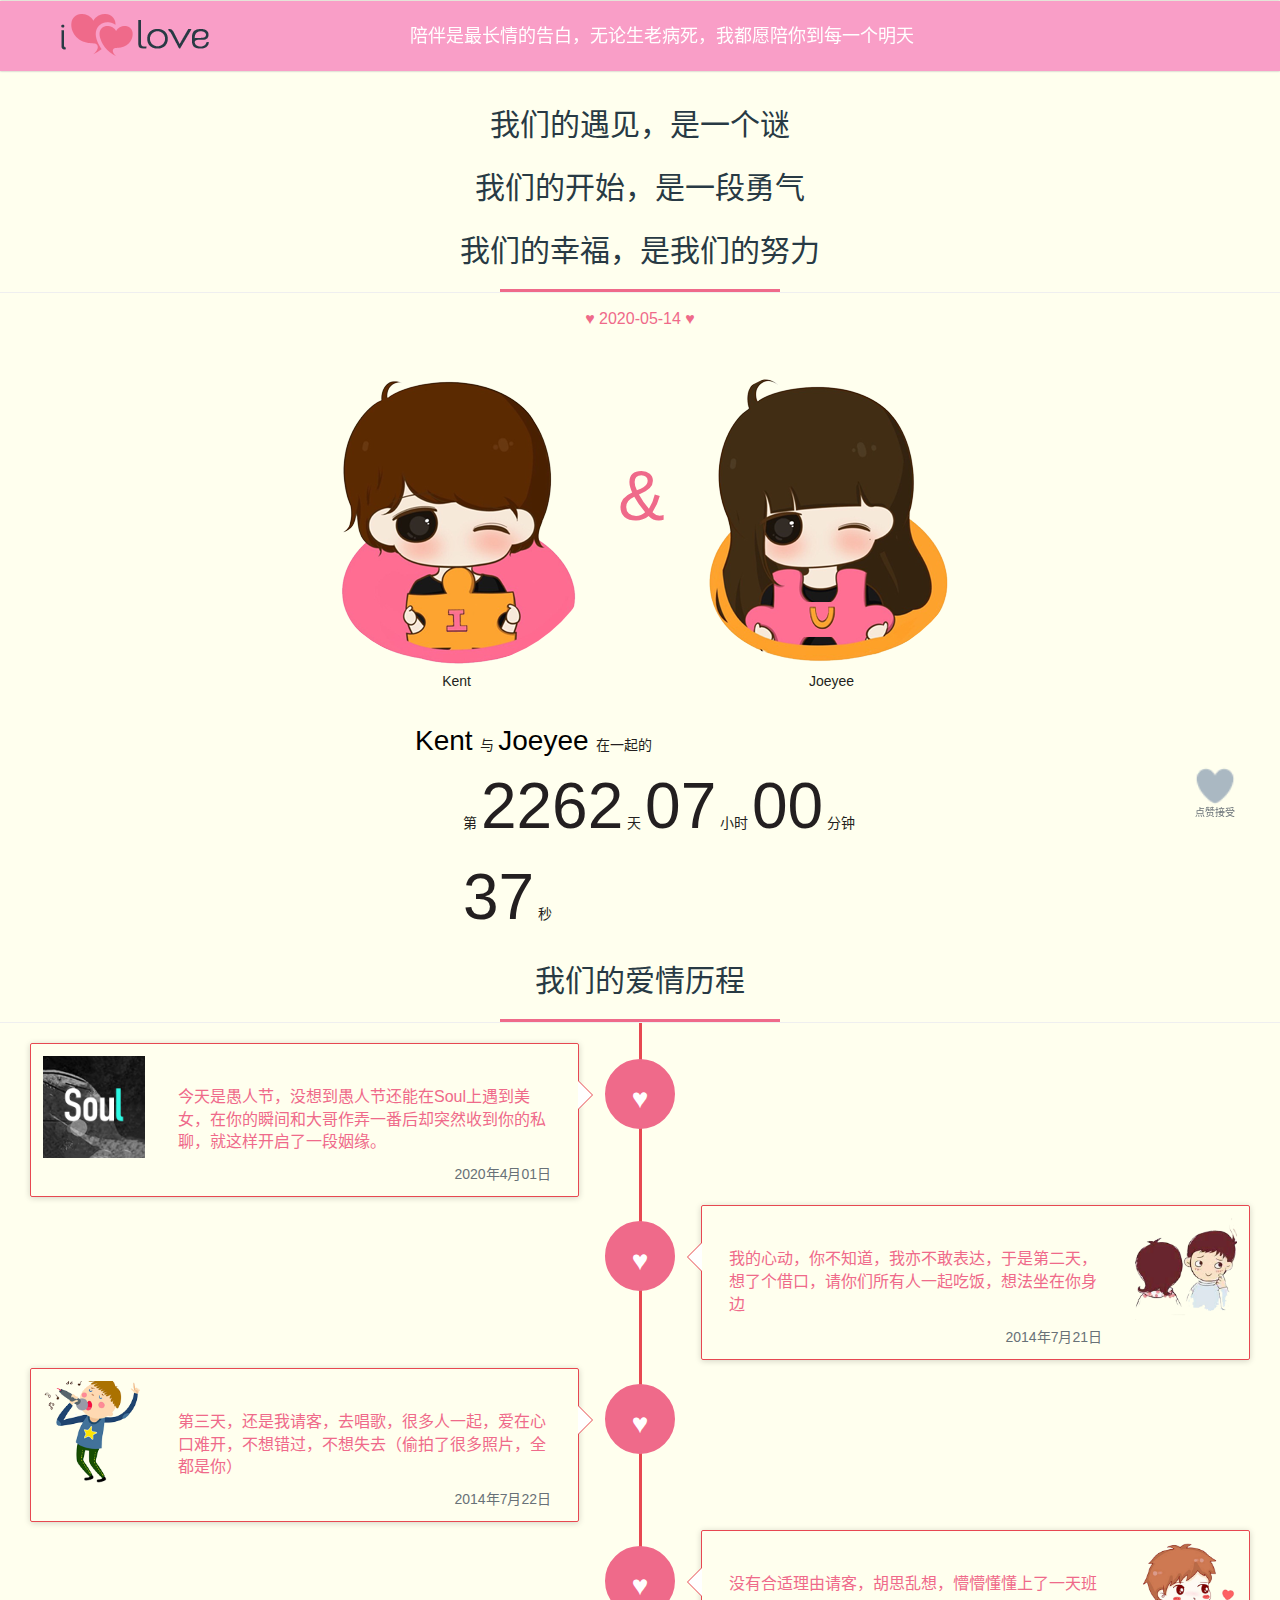
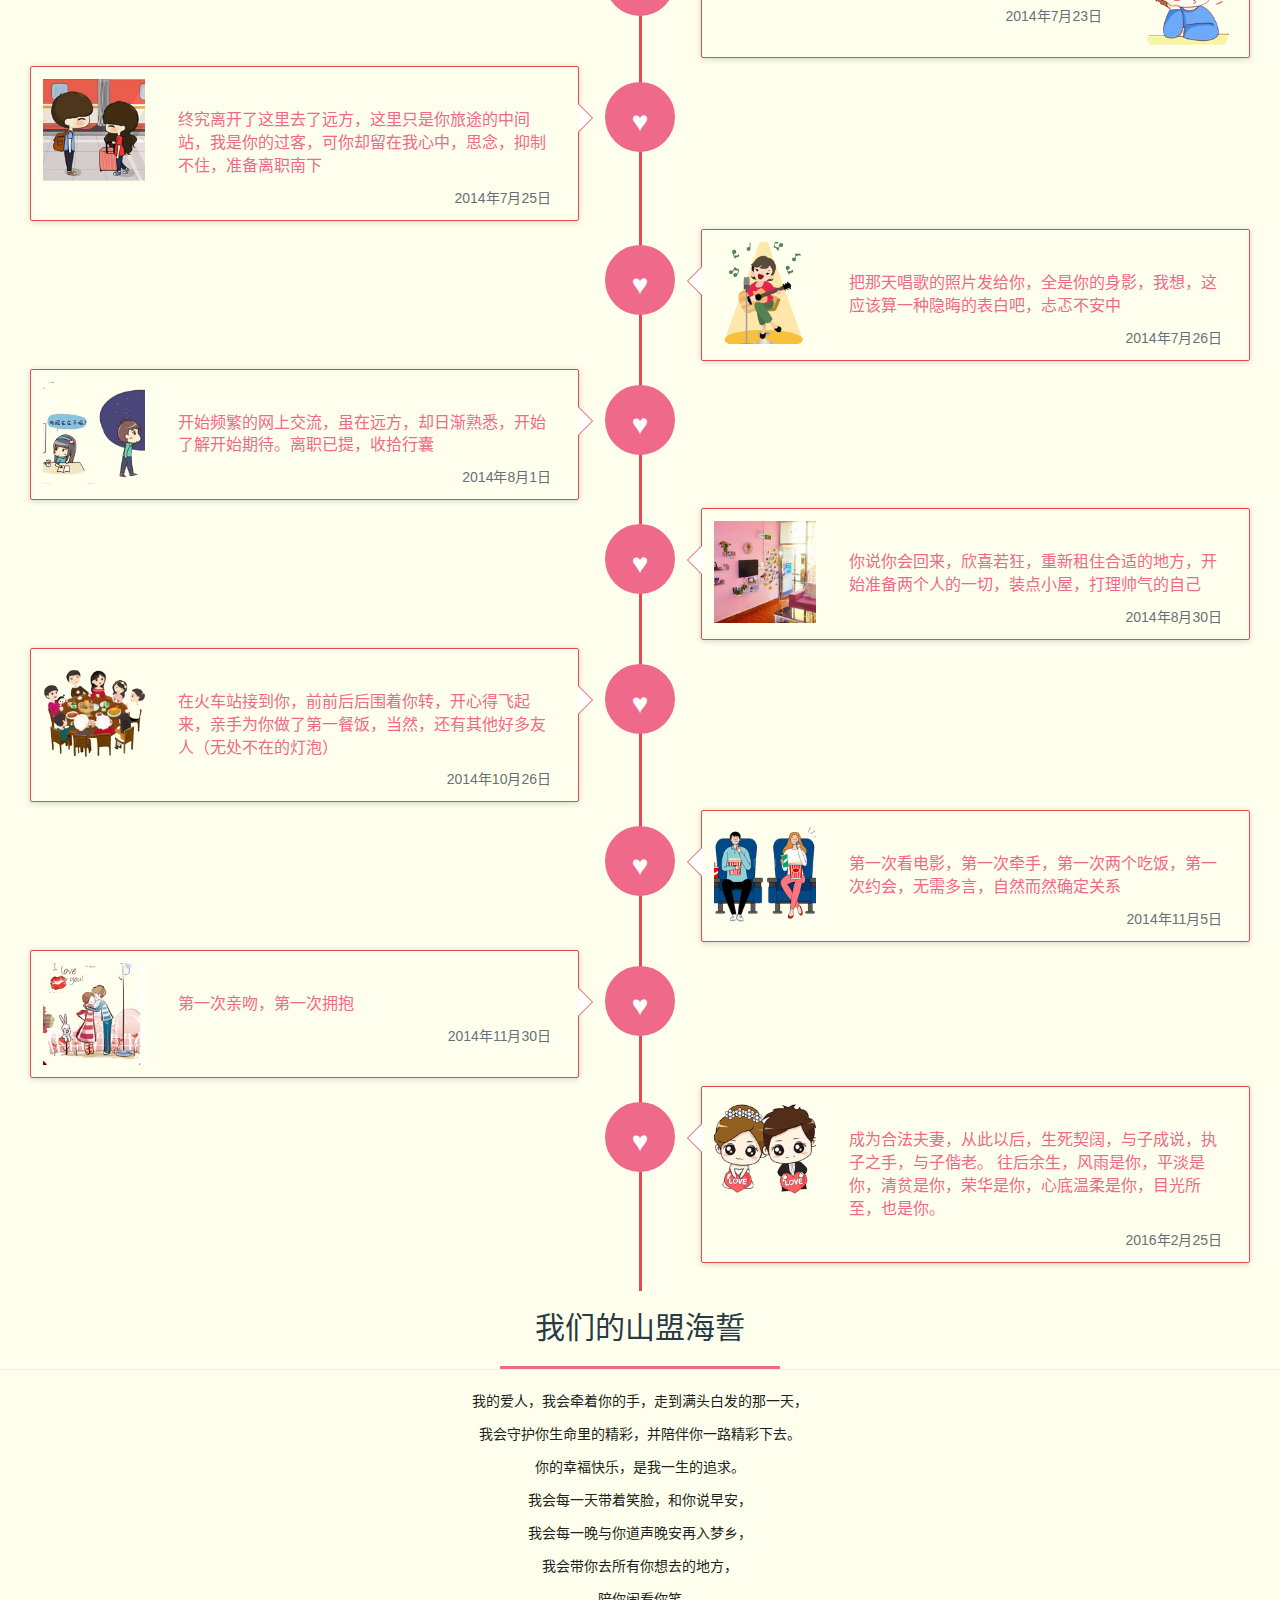
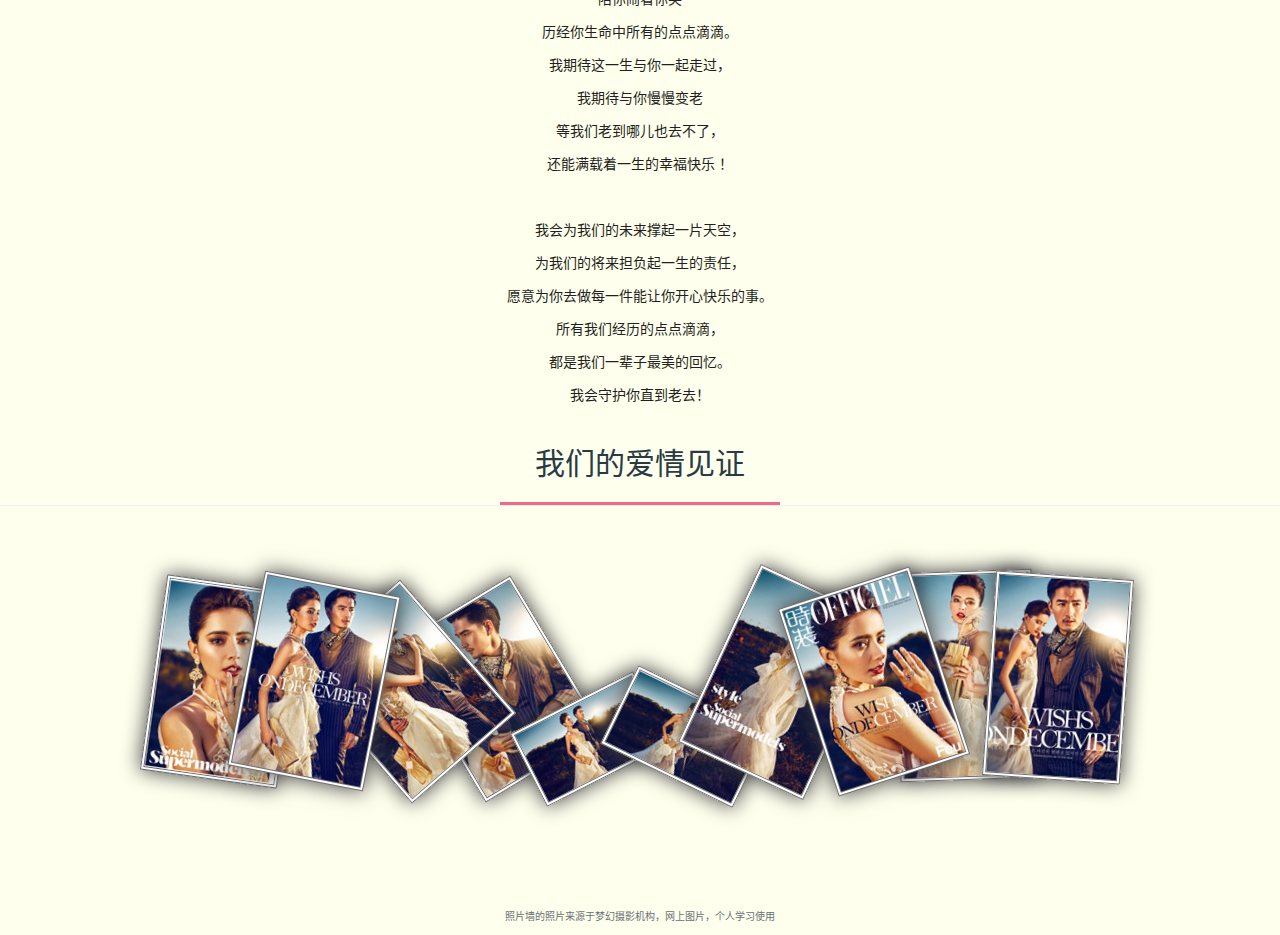
==== commit 00a756ca: "Add" ====
--- a/Second.html
+++ b/Second.html
@@ -128,23 +128,22 @@
                                     0.7s; animation-name: fadeInLeft;">
                                     <div class="" style="padding: 0;width:
                                         102px;position: relative;float: left">
-                                        <img src="images/x1.png" alt=""
-                                            style="width: 102px;height: 102px">
-                                    </div>
-                                    <div class="" style="padding: 0 15px 0
-                                        135px">
-                                        <div class="timeline-heading">
-                                            <p><br></p>
-                                        </div>
-                                        <div class="timeline-body">
-                                            <div>
-                                                <div>
-                                                    <p class="txtcolor">那一天，在朋友家遇见你，你的与众不同，就像一个天使，那个笑容，灿烂我整个夏天，你的出现是我
-                                                        唯一的心动，我心里对你的想念 充满每一天</p>
-                                                </div>
-                                            </div>
-                                        </div>
-                                        <div class="timeline-foot">2014年7月20日</div>
+                                        <img src="images/soul.png" alt=""
+                                            style="width: 102px;height: 102px">
+                                    </div>
+                                    <div class="" style="padding: 0 15px 0
+                                        135px">
+                                        <div class="timeline-heading">
+                                            <p><br></p>
+                                        </div>
+                                        <div class="timeline-body">
+                                            <div>
+                                                <div>
+                                                    <p class="txtcolor">今天是愚人节，没想到愚人节还能在Soul上遇到美女，在你的瞬间和大哥作弄一番后却突然收到你的私聊，就这样开启了一段姻缘。</p>
+                                                </div>
+                                            </div>
+                                        </div>
+                                        <div class="timeline-foot">2020年4月01日</div>
                                     </div>
                                 </div>
                             </li>
